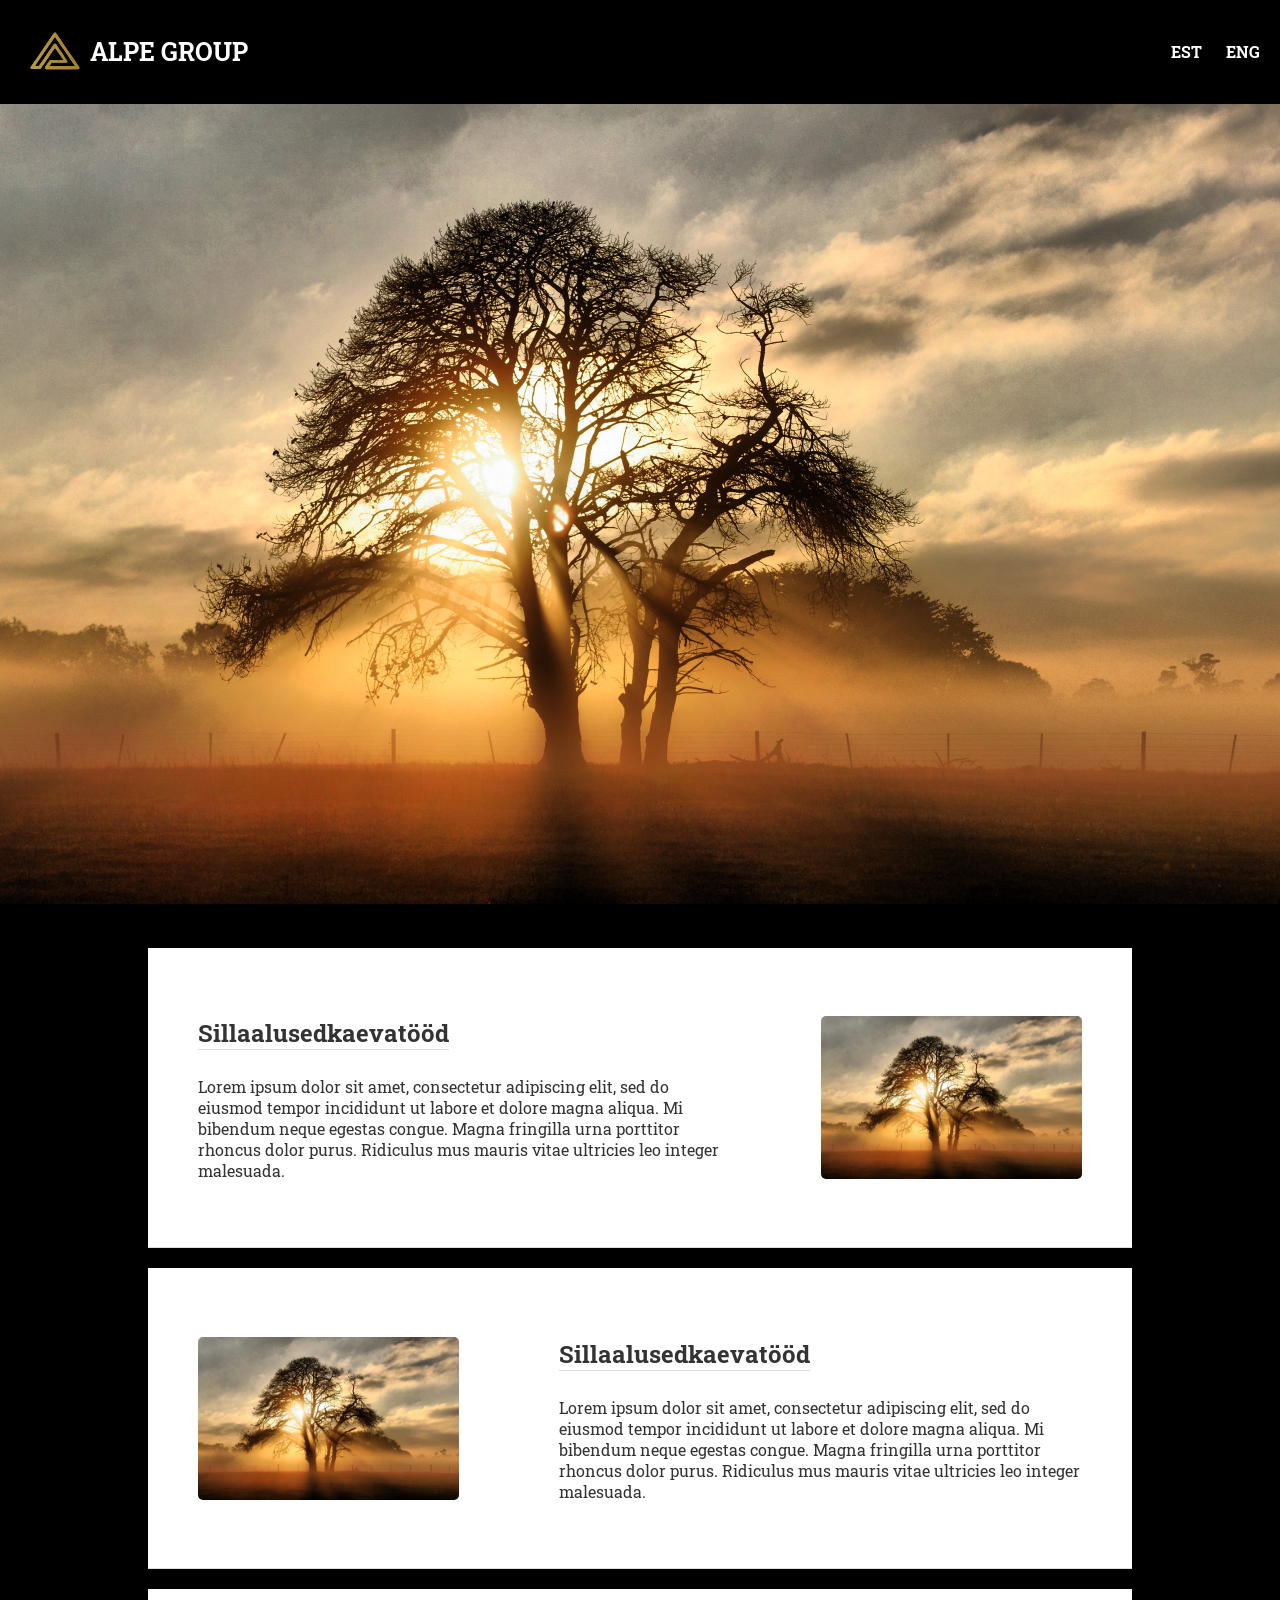
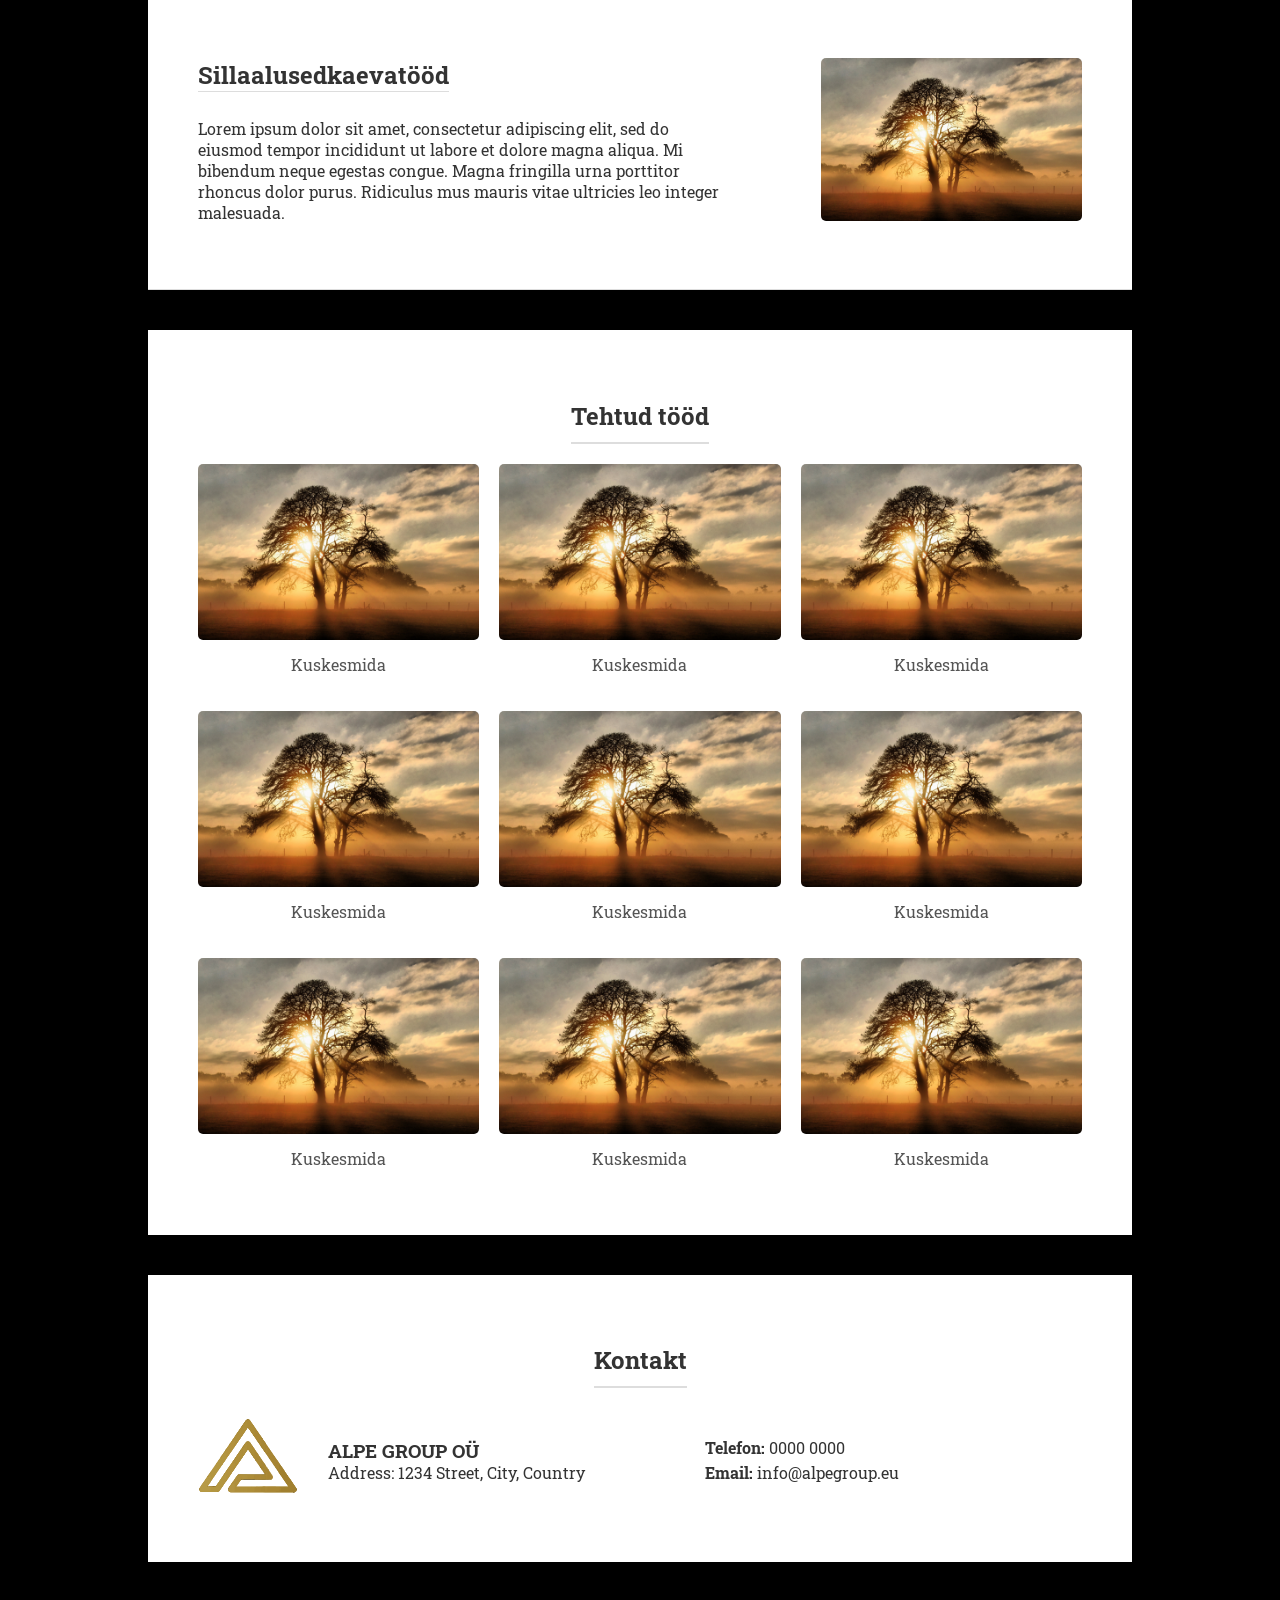
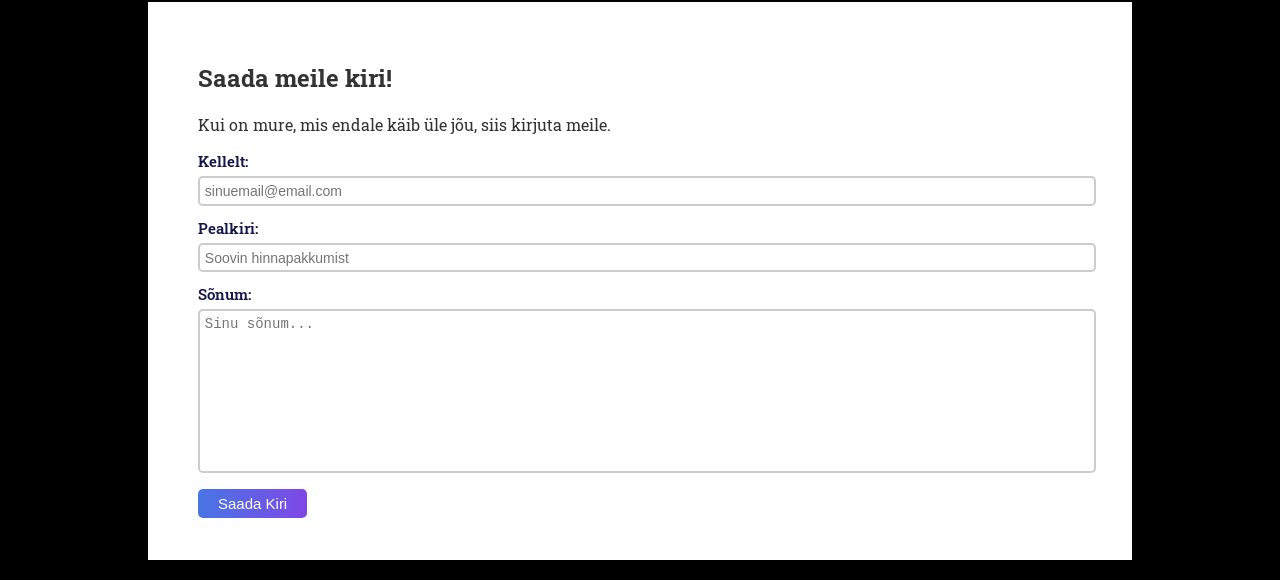
==== index.html @ 89195aba "init" ====
<!DOCTYPE html>
<html lang="en">

<head>
    <meta charset="UTF-8">
    <meta name="viewport" content="width=device-width, initial-scale=1.0">
    <title>Alpe Group OÜ</title>
    <link rel="icon" type="image/x-icon" href="favicon.ico">
    <link href="https://fonts.googleapis.com/css2?family=Roboto+Slab:wght@300&display=swap" rel="stylesheet">
    <style>
        body {
            font-family: 'Roboto Slab', serif;
            margin: 0;
            padding: 0;
            background-color: #000000;
            color: #333;
        }

        header {
            background-color: #000000;
            color: #fff;
            padding: 10px;
            display: flex;
            justify-content: space-between; /* Align elements to the ends */
            align-items: center;
        }

        header h1 {
            display: flex;
            align-items: center;
            font-size: 25px;
        }

        header img {
            width: 50px;
            height: auto;
            margin-right: 10px;
            margin-left: 20px;
        }

        nav {
            display: inline-block;
        }

        nav a {
            color: #fff;
            text-decoration: none;
            margin: 0 10px;
            font-weight: bold;
        }

        section {
            padding: 20px;
            margin-left: 10vw; /* Restore left margin to 10% of screen width */
            margin-right: 10vw; /* Restore right margin to 10% of screen width */
        }

        .full-width-image {
            width: 100%;
            height: auto;
            margin: 0; /* Remove margin on both sides */
        }

        .content-block {
            display: flex;
            margin-top: 20px;
            border-bottom: 1px solid #ddd;
            background-color: #fff;
            box-shadow: 0 2px 5px rgba(0, 0, 0, 0.1);
            transition: transform 0.2s ease-in-out;
        }

        .text-content {
            flex: 2; /* 2/3 of the block for text */
            padding: 50px;
        }

        .text-content h2 {
            color: #333;
            border-bottom: 1px solid #ddd;
            margin-bottom: 10px;
            display: inline-block; /* Added */
        }

        .image-content {
            flex: 1; /* 1/3 of the block for the image */
            display: flex;
            align-items: center;
            padding: 50px;
        }

        .image-content img {
            max-width: 100%; /* Set maximum width to maintain image ratio */
            height: auto;
            border-radius: 5px;
        }

        .content-space {
            margin-top: 40px;
        }

        .grid-header {
            border-bottom: 2px solid #ddd;
            text-align: center;
            padding-bottom: 10px;
            color: #333;
            display: inline-block; /* Added */
        }

        .image-grid-section {
            background-color: #fff;
            box-shadow: 0 2px 5px rgba(0, 0, 0, 0.1);
            padding: 50px;
            margin-top: 20px;
            text-align: center; /* Center the header */
        }

        .image-grid {
            display: grid;
            grid-template-columns: repeat(3, 1fr);
            gap: 20px;
        }

        .image-grid img {
            max-width: 100%; /* Set maximum width to maintain image ratio */
            height: auto;
            border-radius: 5px;
        }

        .image-grid p {
            text-align: center;
            margin-top: 10px;
            color: #555;
        }

        .kontakt-section {
            background-color: #fff;
            box-shadow: 0 2px 5px rgba(0, 0, 0, 0.1);
            padding: 50px;
            margin-top: 20px;
            text-align: center;
        }

        .kontakt-section h2 {
            border-bottom: 2px solid #ddd;
            margin-bottom: 20px;
            color: #333;
            display: inline-block;
            padding-bottom: 10px;
        }

        .kontakt-block {
            display: flex;
            justify-content: space-between;
            align-items: center;
        }

        .kontakt-icon {
            width: 100px;
            height: auto;
        }

        .kontakt-icon img {
            width: 100%;
            flex: 2;
        }

        .kontakt-icon-text {
            flex: 1;
            text-align: left;
            padding-left: 30px;
            line-height: .2;
        }

        .kontakt-text {
            flex: 1;
            text-align: left;
        }

        .kontakt-text p {
            margin: 0;
            line-height: 1.6;
            font-weight: bold;
        }

        .kontakt-text-normal {
            font-weight: normal;
        }

        .form-section {
            padding: 40px 50px 30px;
            background-color: #fff;
        }

        .form-section form {
            margin-top: 15px;
        }

        .form-group {
            margin-bottom: 12px;
        }

        .form-group label {
            font-size: 0.9375rem;
            font-weight: 600;
            color: #16164d;
            display: block;
            margin-bottom: 5px;
        }

        .form-group input, .form-group textarea {
            font-size: 0.875rem;
            font-weight: 500;
            width: 100%;
            color: hsl(240, 54%, 15%);
            padding: 0.3rem;
            border: 2px solid #ccc;
            border-radius: 0.3rem;
            outline: none;
        }

        .form-group textarea {
            height: 150px;
            resize: none;
        }

        .send-btn {
            color: white;
            background: linear-gradient(to right, #4776E6 0%, #7f47e6 100%);
            padding: 6px 20px;
            border: none;
            border-radius: 5px;
            font-size: 15px;
            cursor: pointer;
        }

    </style>
</head>

<body>
    <header>
        <h1>
            <img src="alpe-logo.svg" alt="Company Logo">
            ALPE GROUP
        </h1>
        <nav>
            <a href="#est">EST</a>
            <a href="#eng">ENG</a>
        </nav>
    </header>

    <img class="full-width-image" src="random.jpg" alt="Random Image">

    <section>
        <div class="content-block">
            <div class="text-content">
                <h2>Sillaalusedkaevatööd</h2>
                <p>Lorem ipsum dolor sit amet, consectetur adipiscing elit, sed do eiusmod tempor incididunt ut labore et dolore magna aliqua. Mi bibendum neque egestas congue. Magna fringilla urna porttitor rhoncus dolor purus. Ridiculus mus mauris vitae ultricies leo integer malesuada.</p>
                
            </div>
            <div class="image-content">
                <img src="random.jpg" alt="Random Image 1">
            </div>
        </div>

        <div class="content-block">
            <div class="image-content">
                <img src="random.jpg" alt="Random Image 2">
            </div>
            <div class="text-content">
                <h2>Sillaalusedkaevatööd</h2>
                <p>Lorem ipsum dolor sit amet, consectetur adipiscing elit, sed do eiusmod tempor incididunt ut labore et dolore magna aliqua. Mi bibendum neque egestas congue. Magna fringilla urna porttitor rhoncus dolor purus. Ridiculus mus mauris vitae ultricies leo integer malesuada.</p>
            </div>
        </div>

        <div class="content-block">
            <div class="text-content">
                <h2>Sillaalusedkaevatööd</h2>
                <p>Lorem ipsum dolor sit amet, consectetur adipiscing elit, sed do eiusmod tempor incididunt ut labore et dolore magna aliqua. Mi bibendum neque egestas congue. Magna fringilla urna porttitor rhoncus dolor purus. Ridiculus mus mauris vitae ultricies leo integer malesuada.</p>
            </div>
            <div class="image-content">
                <img src="random.jpg" alt="Random Image 3">
            </div>
        </div>

        <div class="content-space"></div>

        <div class="image-grid-section">

            <h2 class="grid-header">Tehtud tööd</h2>

            <div class="image-grid">
                <div>
                    <img src="random.jpg" alt="Image 1">
                    <p>Kuskesmida</p>
                </div>
                <div>
                    <img src="random.jpg" alt="Image 2">
                    <p>Kuskesmida</p>
                </div>
                <div>
                    <img src="random.jpg" alt="Image 3">
                    <p>Kuskesmida</p>
                </div>
                <div>
                    <img src="random.jpg" alt="Image 4">
                    <p>Kuskesmida</p>
                </div>
                <div>
                    <img src="random.jpg" alt="Image 5">
                    <p>Kuskesmida</p>
                </div>
                <div>
                    <img src="random.jpg" alt="Image 6">
                    <p>Kuskesmida</p>
                </div>
                <div>
                    <img src="random.jpg" alt="Image 7">
                    <p>Kuskesmida</p>
                </div>
                <div>
                    <img src="random.jpg" alt="Image 8">
                    <p>Kuskesmida</p>
                </div>
                <div>
                    <img src="random.jpg" alt="Image 9">
                    <p>Kuskesmida</p>
                </div>
            </div>
        </div>

        <div class="content-space"></div>

        <div class="kontakt-section">
            <h2>Kontakt</h2>
            <div class="kontakt-block">
                <div class="kontakt-icon">
                    <img src="alpe-logo.svg" alt="Company Logo">
                </div>
                <div class="kontakt-icon-text">
                    <h3>ALPE GROUP OÜ</h3>
                    <p>Address: 1234 Street, City, Country</p>
                </div>
                <div class="kontakt-text">
                    <p>Telefon: <span class="kontakt-text-normal">0000 0000</span></p>
                    <p>Email: <span class="kontakt-text-normal">info@alpegroup.eu</span></p>
                </div>
            </div>
        </div>

        <div class="content-space"></div>

        <div class="form-section">
            <h2>Saada meile kiri!</h2>
            <p>Kui on mure, mis endale käib üle jõu, siis kirjuta meile.</p>
            <form>
                <div class="form-group">
                    <label for="from">Kellelt:</label>
                    <input type="text" id="from" name="from" required autocomplete="off" placeholder="sinuemail@email.com">
                </div>
                <div class="form-group">
                    <label for="subject">Pealkiri:</label>
                    <input type="text" id="subject" name="subject" required autocomplete="off"
                        placeholder="Soovin hinnapakkumist">
                </div>
                <div class="form-group">
                    <label for="message">Sõnum:</label>
                    <textarea id="message" name="message" required spellcheck="false" autocomplete="off"
                        placeholder="Sinu sõnum..."></textarea>
                </div>
                <div class="form-group result-container">
                    <button type="button" class="send-btn">Saada Kiri</button>
                </div>
            </form>
        </div>
    </section>
</body>

</html>
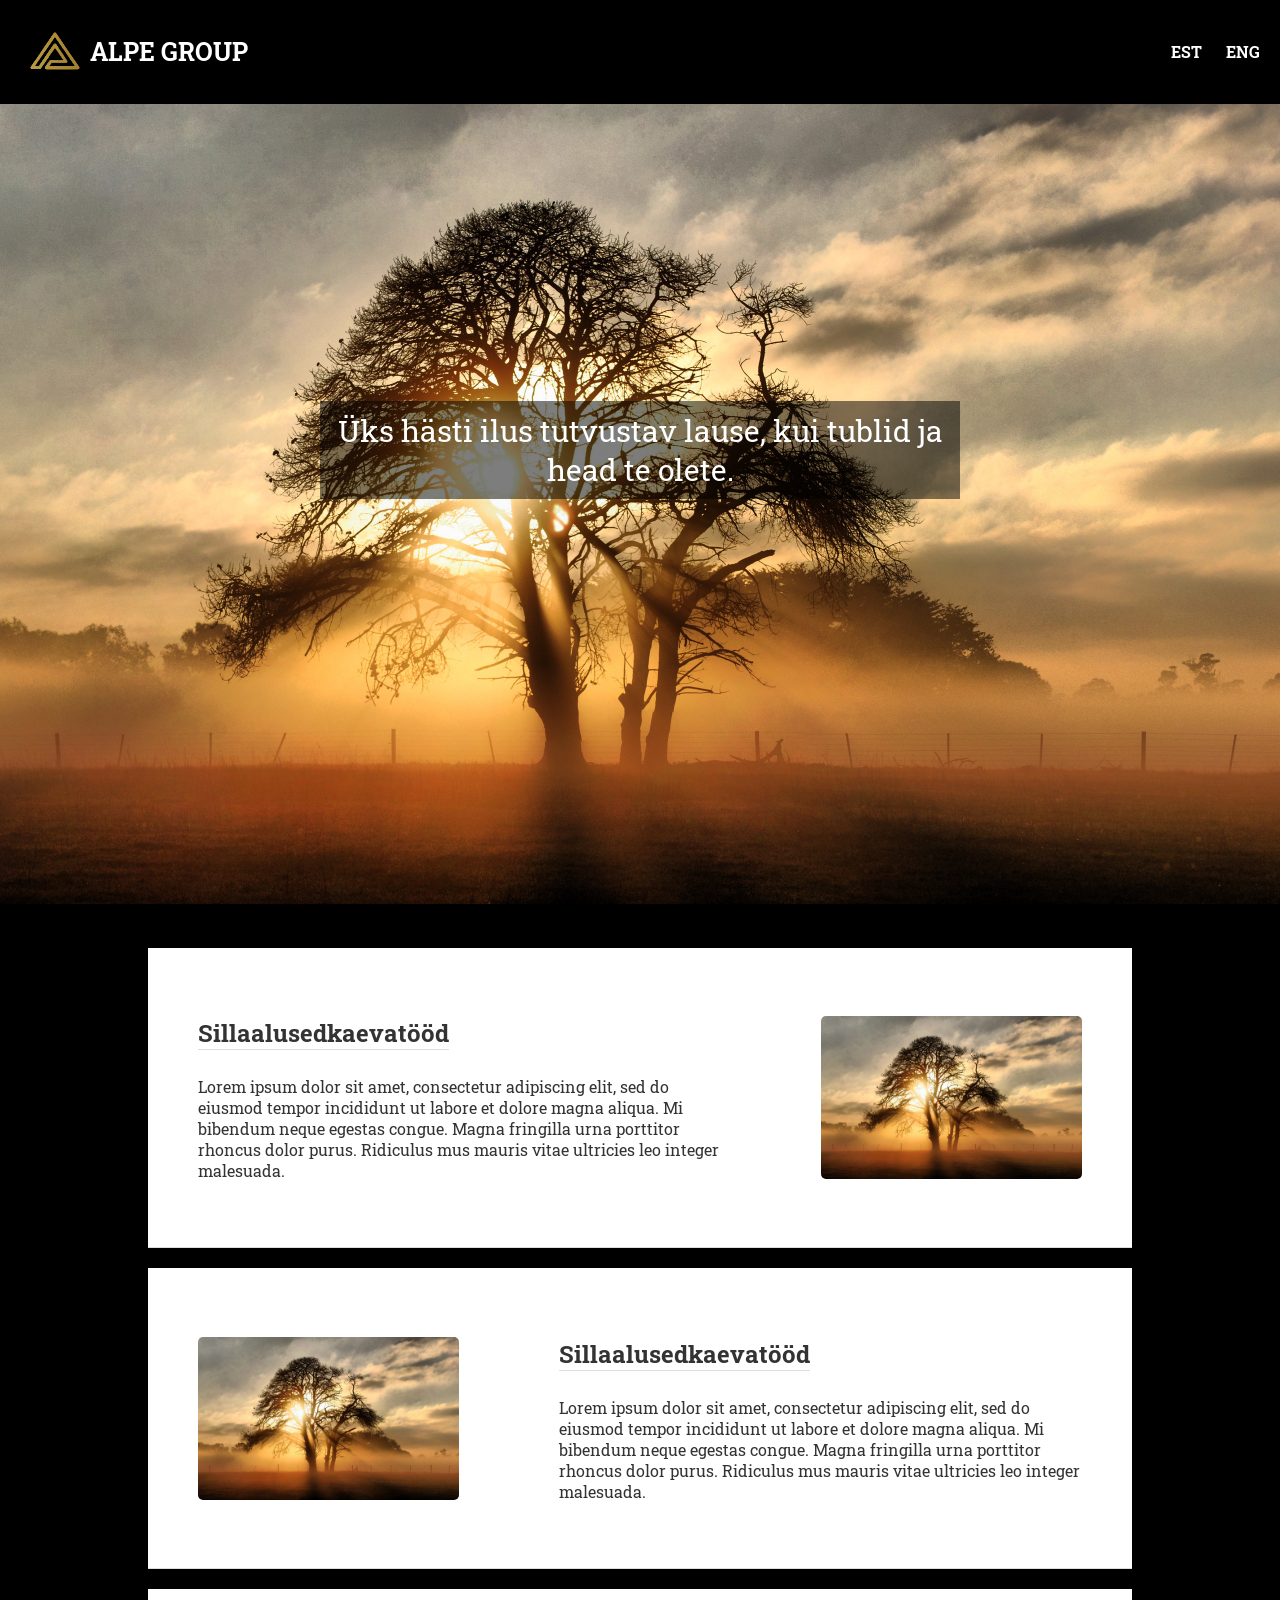
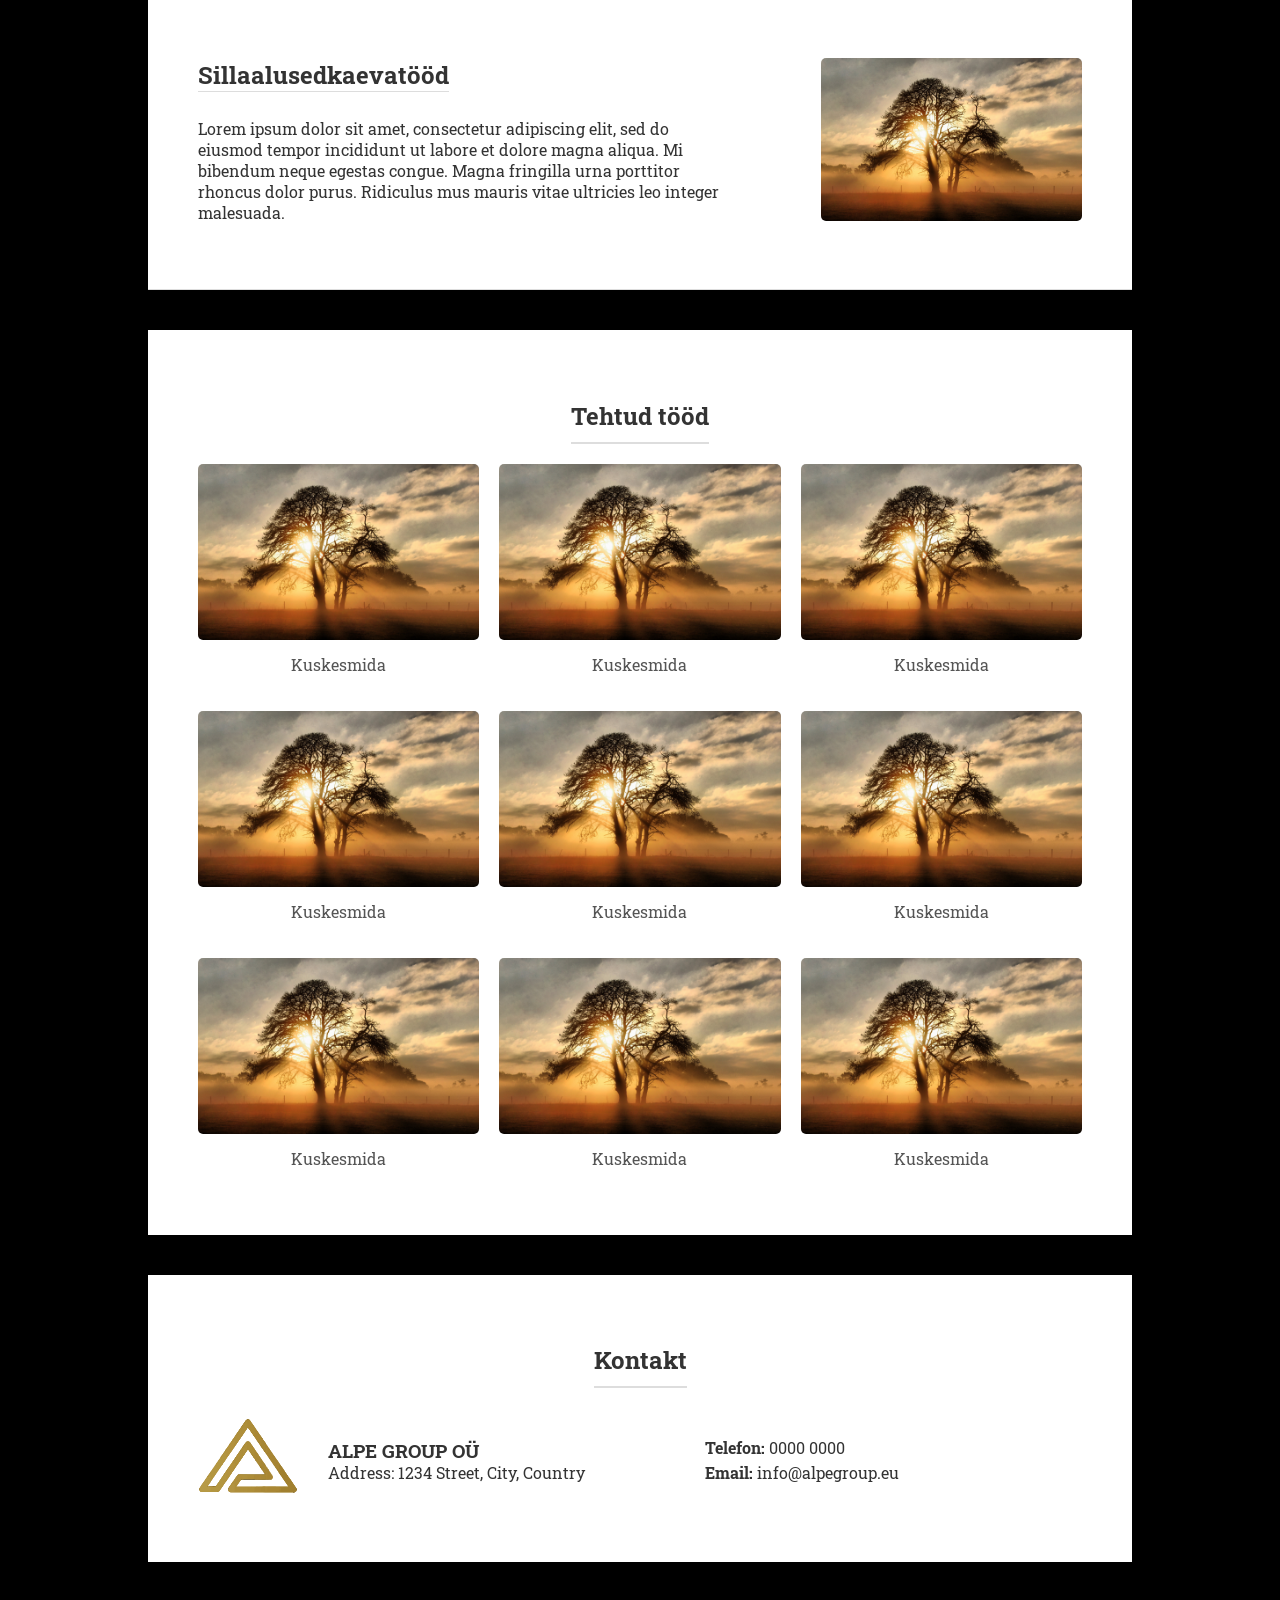
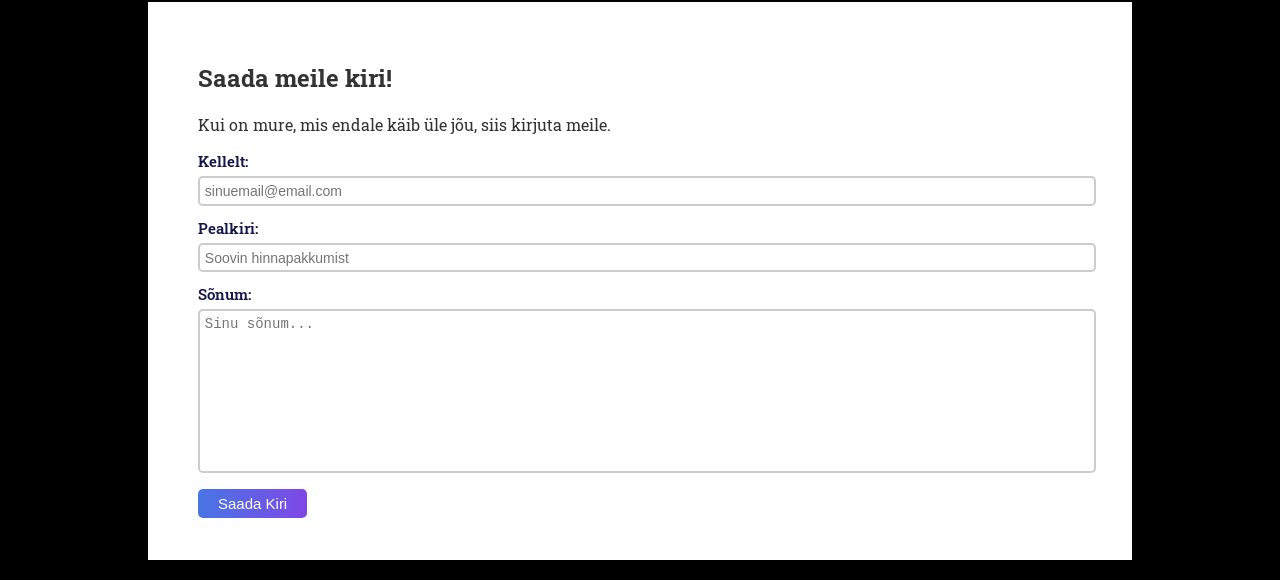
==== commit 115502c8: "added text on first pic" ====
--- a/index.html
+++ b/index.html
@@ -61,6 +61,22 @@
             margin: 0; /* Remove margin on both sides */
         }
 
+        .front-image-text-container {
+            position: absolute;
+            top: 50%;
+            left: 50%;
+            transform: translate(-50%, -50%);
+            text-align: center;
+        }
+
+        .front-image-text {
+            display: inline-block;
+            background-color: rgba(0, 0, 0, 0.5); /* Background color with opacity */
+            padding: 10px; /* Adjust padding as needed */
+            color: #fff;
+            font-size: 30px; /* Adjust font size as needed */
+        }
+
         .content-block {
             display: flex;
             margin-top: 20px;
@@ -249,6 +265,9 @@
         </nav>
     </header>
 
+    <div class="front-image-text-container">
+        <div class="front-image-text">Üks hästi ilus tutvustav lause, kui tublid ja head te olete.</div>
+    </div>
     <img class="full-width-image" src="random.jpg" alt="Random Image">
 
     <section>
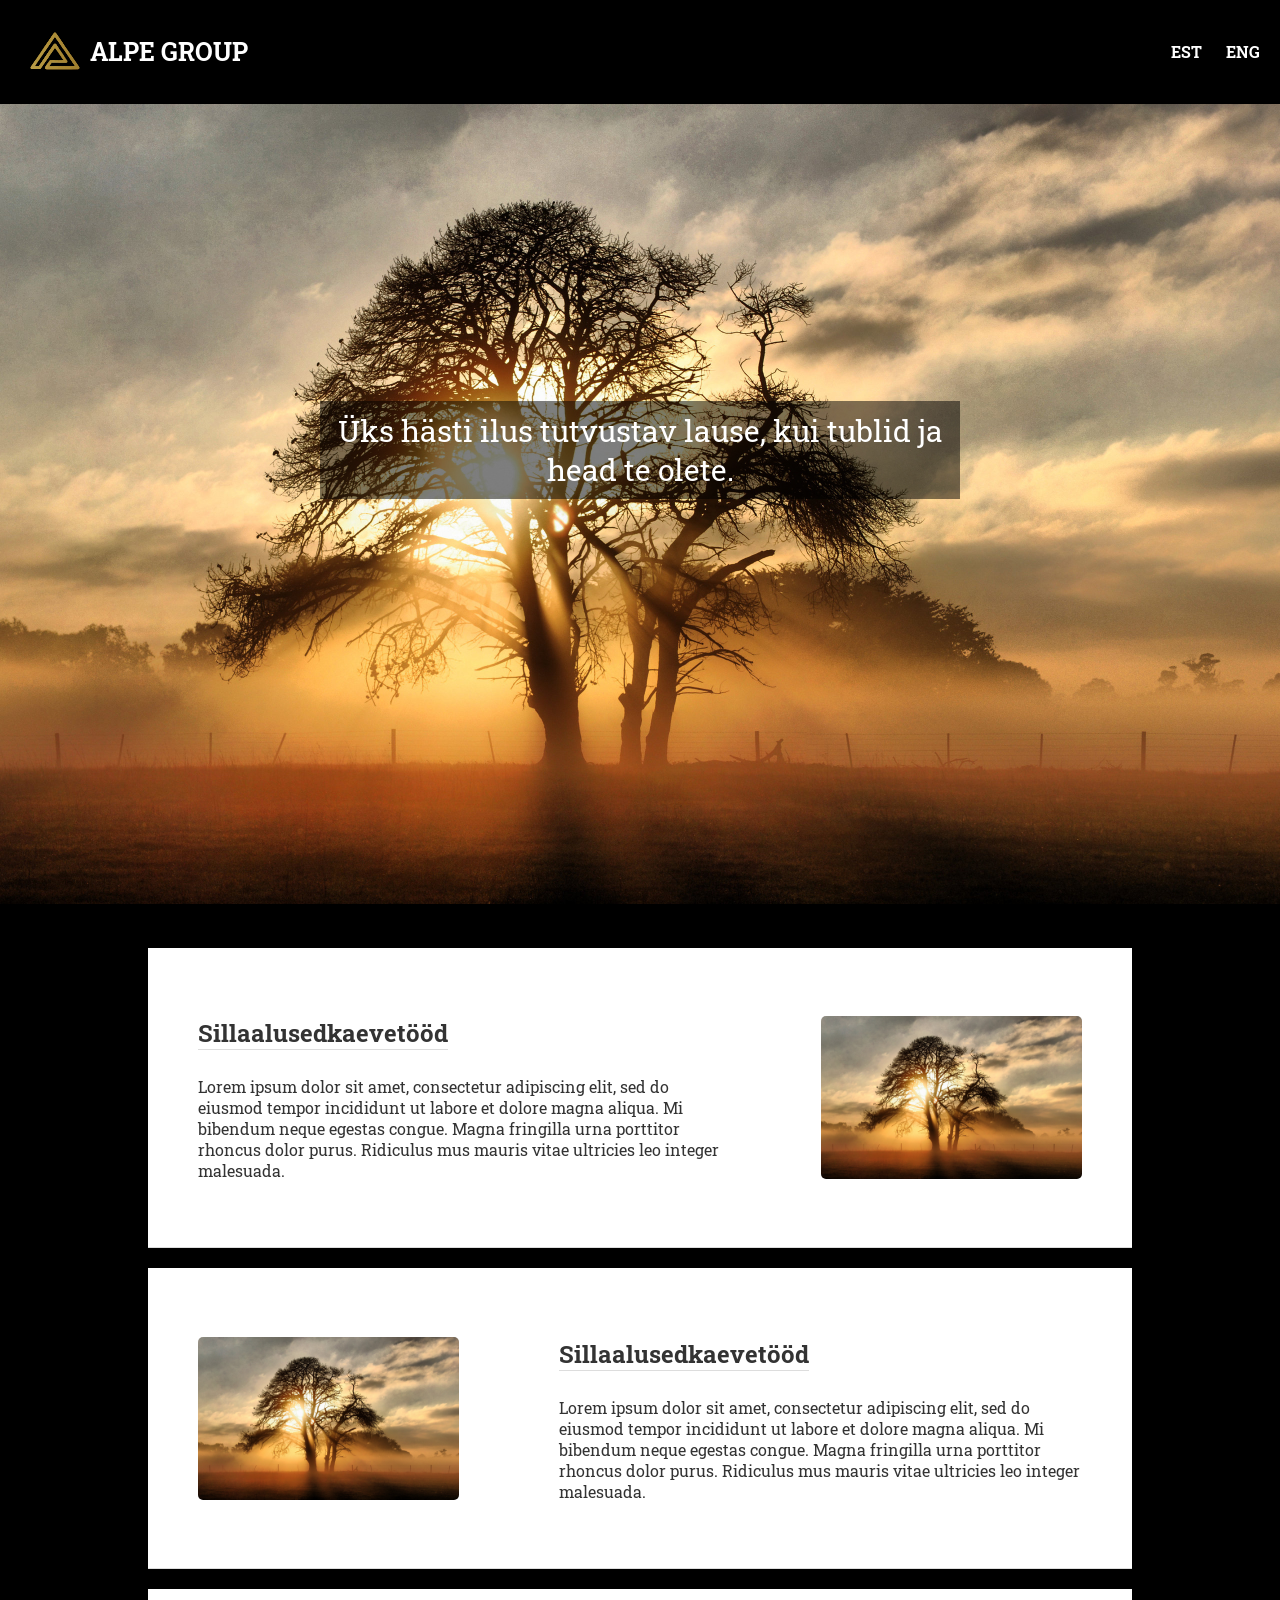
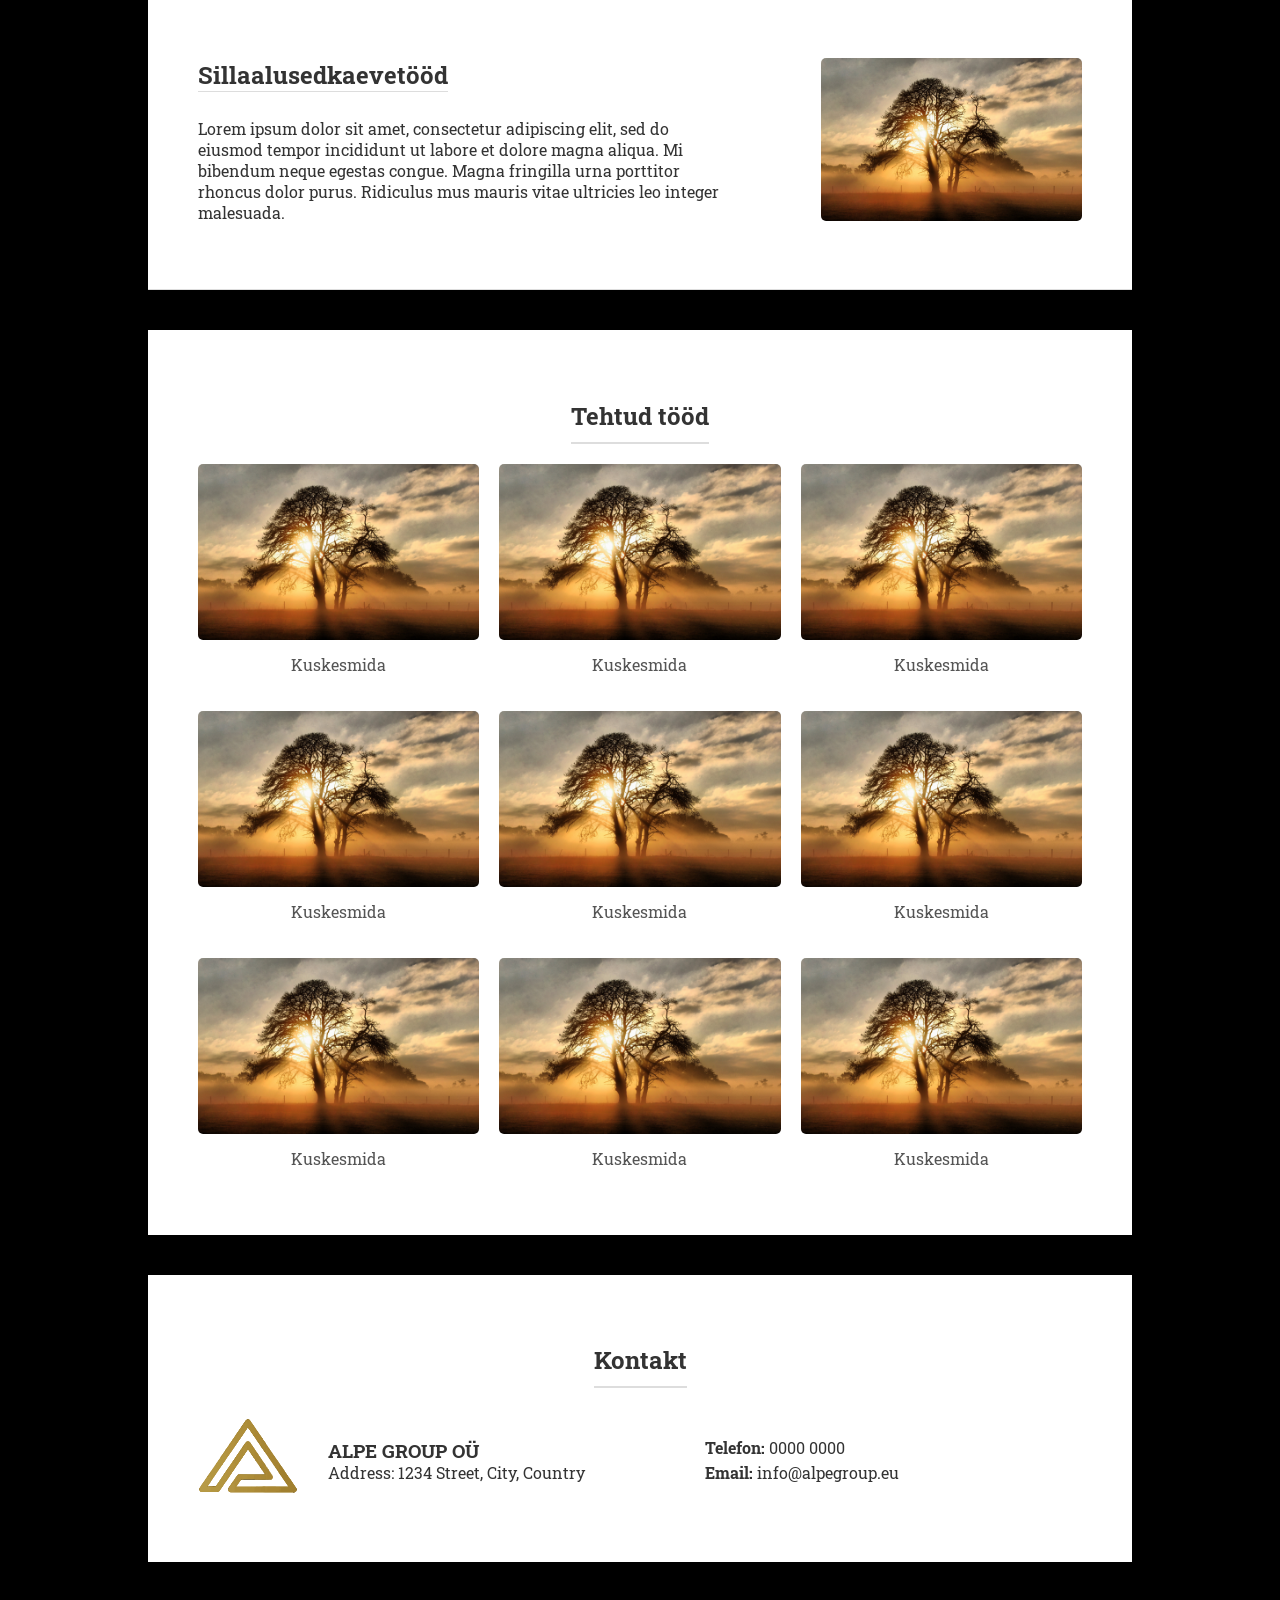
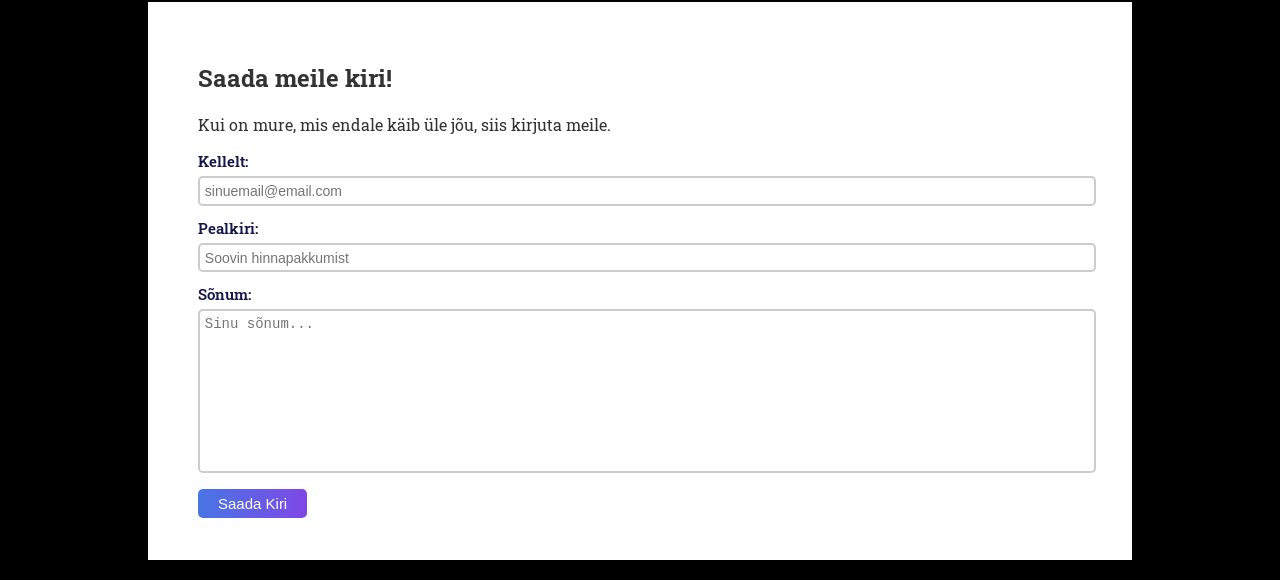
==== commit 33ef8bd9: "typo" ====
--- a/index.html
+++ b/index.html
@@ -273,7 +273,7 @@
     <section>
         <div class="content-block">
             <div class="text-content">
-                <h2>Sillaalusedkaevatööd</h2>
+                <h2>Sillaalusedkaevetööd</h2>
                 <p>Lorem ipsum dolor sit amet, consectetur adipiscing elit, sed do eiusmod tempor incididunt ut labore et dolore magna aliqua. Mi bibendum neque egestas congue. Magna fringilla urna porttitor rhoncus dolor purus. Ridiculus mus mauris vitae ultricies leo integer malesuada.</p>
                 
             </div>
@@ -287,14 +287,14 @@
                 <img src="random.jpg" alt="Random Image 2">
             </div>
             <div class="text-content">
-                <h2>Sillaalusedkaevatööd</h2>
+                <h2>Sillaalusedkaevetööd</h2>
                 <p>Lorem ipsum dolor sit amet, consectetur adipiscing elit, sed do eiusmod tempor incididunt ut labore et dolore magna aliqua. Mi bibendum neque egestas congue. Magna fringilla urna porttitor rhoncus dolor purus. Ridiculus mus mauris vitae ultricies leo integer malesuada.</p>
             </div>
         </div>
 
         <div class="content-block">
             <div class="text-content">
-                <h2>Sillaalusedkaevatööd</h2>
+                <h2>Sillaalusedkaevetööd</h2>
                 <p>Lorem ipsum dolor sit amet, consectetur adipiscing elit, sed do eiusmod tempor incididunt ut labore et dolore magna aliqua. Mi bibendum neque egestas congue. Magna fringilla urna porttitor rhoncus dolor purus. Ridiculus mus mauris vitae ultricies leo integer malesuada.</p>
             </div>
             <div class="image-content">
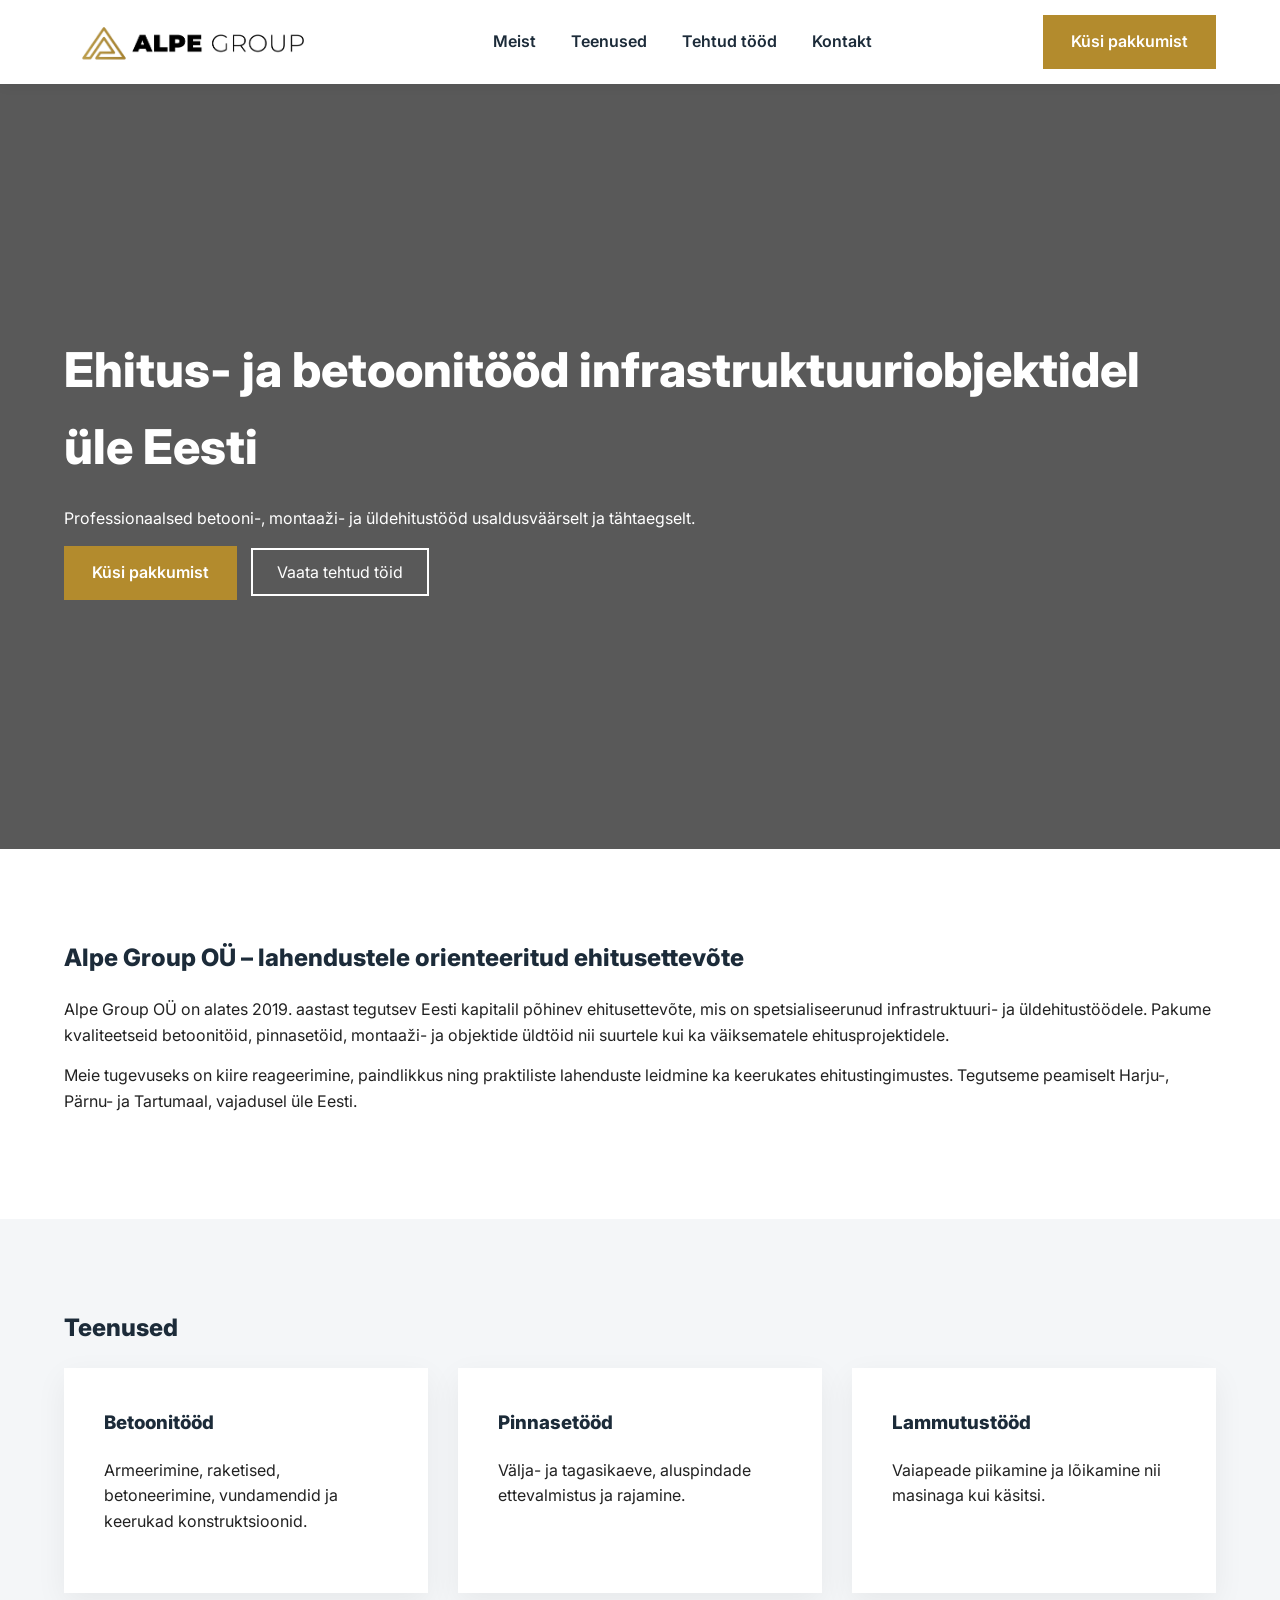
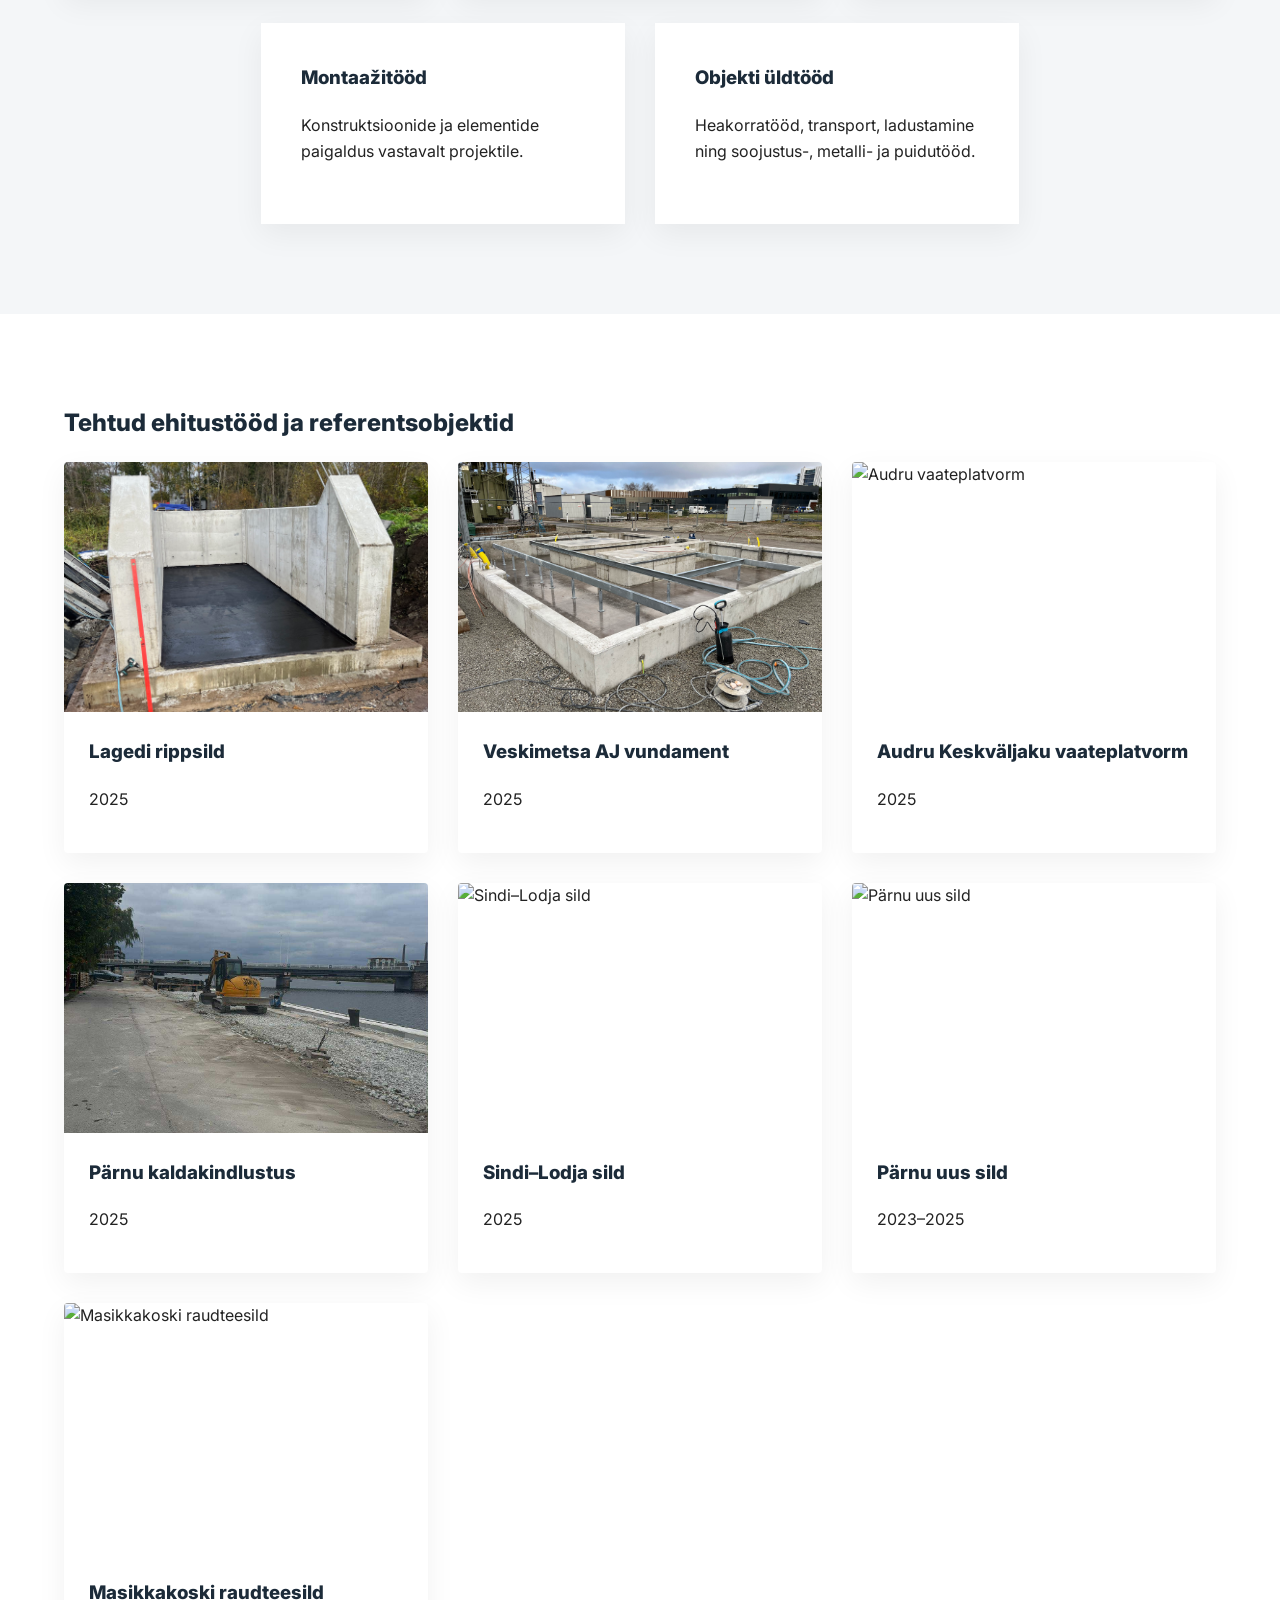
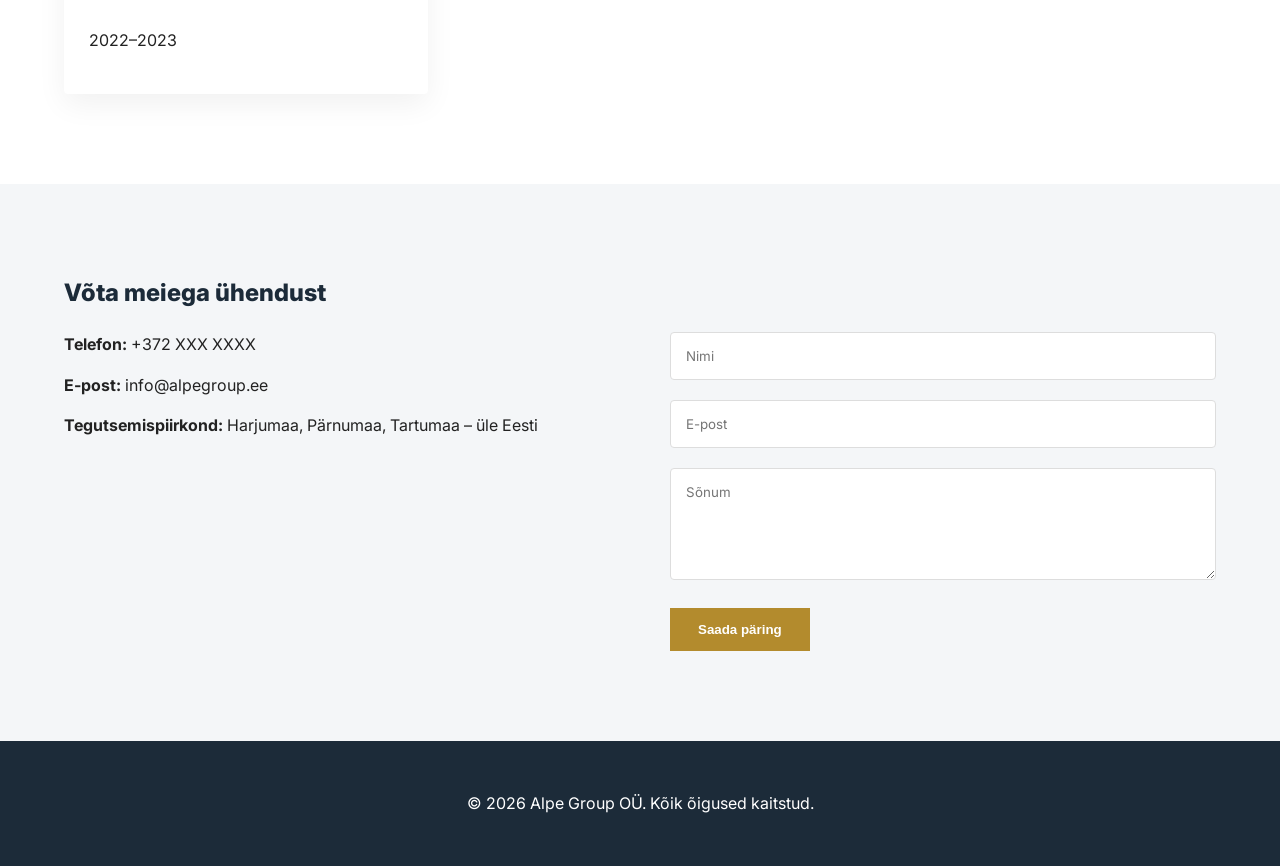
==== commit 59dc5806: "index" ====
--- a/index.html
+++ b/index.html
@@ -1,398 +1,186 @@
 <!DOCTYPE html>
-<html lang="en">
-
+<html lang="et">
 <head>
     <meta charset="UTF-8">
     <meta name="viewport" content="width=device-width, initial-scale=1.0">
-    <title>Alpe Group OÜ</title>
-    <link rel="icon" type="image/x-icon" href="favicon.ico">
-    <link href="https://fonts.googleapis.com/css2?family=Roboto+Slab:wght@300&display=swap" rel="stylesheet">
-    <style>
-        body {
-            font-family: 'Roboto Slab', serif;
-            margin: 0;
-            padding: 0;
-            background-color: #000000;
-            color: #333;
-        }
-
-        header {
-            background-color: #000000;
-            color: #fff;
-            padding: 10px;
-            display: flex;
-            justify-content: space-between; /* Align elements to the ends */
-            align-items: center;
-        }
-
-        header h1 {
-            display: flex;
-            align-items: center;
-            font-size: 25px;
-        }
-
-        header img {
-            width: 50px;
-            height: auto;
-            margin-right: 10px;
-            margin-left: 20px;
-        }
-
-        nav {
-            display: inline-block;
-        }
-
-        nav a {
-            color: #fff;
-            text-decoration: none;
-            margin: 0 10px;
-            font-weight: bold;
-        }
-
-        section {
-            padding: 20px;
-            margin-left: 10vw; /* Restore left margin to 10% of screen width */
-            margin-right: 10vw; /* Restore right margin to 10% of screen width */
-        }
-
-        .full-width-image {
-            width: 100%;
-            height: auto;
-            margin: 0; /* Remove margin on both sides */
-        }
-
-        .front-image-text-container {
-            position: absolute;
-            top: 50%;
-            left: 50%;
-            transform: translate(-50%, -50%);
-            text-align: center;
-        }
-
-        .front-image-text {
-            display: inline-block;
-            background-color: rgba(0, 0, 0, 0.5); /* Background color with opacity */
-            padding: 10px; /* Adjust padding as needed */
-            color: #fff;
-            font-size: 30px; /* Adjust font size as needed */
-        }
-
-        .content-block {
-            display: flex;
-            margin-top: 20px;
-            border-bottom: 1px solid #ddd;
-            background-color: #fff;
-            box-shadow: 0 2px 5px rgba(0, 0, 0, 0.1);
-            transition: transform 0.2s ease-in-out;
-        }
-
-        .text-content {
-            flex: 2; /* 2/3 of the block for text */
-            padding: 50px;
-        }
-
-        .text-content h2 {
-            color: #333;
-            border-bottom: 1px solid #ddd;
-            margin-bottom: 10px;
-            display: inline-block; /* Added */
-        }
-
-        .image-content {
-            flex: 1; /* 1/3 of the block for the image */
-            display: flex;
-            align-items: center;
-            padding: 50px;
-        }
-
-        .image-content img {
-            max-width: 100%; /* Set maximum width to maintain image ratio */
-            height: auto;
-            border-radius: 5px;
-        }
-
-        .content-space {
-            margin-top: 40px;
-        }
-
-        .grid-header {
-            border-bottom: 2px solid #ddd;
-            text-align: center;
-            padding-bottom: 10px;
-            color: #333;
-            display: inline-block; /* Added */
-        }
-
-        .image-grid-section {
-            background-color: #fff;
-            box-shadow: 0 2px 5px rgba(0, 0, 0, 0.1);
-            padding: 50px;
-            margin-top: 20px;
-            text-align: center; /* Center the header */
-        }
-
-        .image-grid {
-            display: grid;
-            grid-template-columns: repeat(3, 1fr);
-            gap: 20px;
-        }
-
-        .image-grid img {
-            max-width: 100%; /* Set maximum width to maintain image ratio */
-            height: auto;
-            border-radius: 5px;
-        }
-
-        .image-grid p {
-            text-align: center;
-            margin-top: 10px;
-            color: #555;
-        }
-
-        .kontakt-section {
-            background-color: #fff;
-            box-shadow: 0 2px 5px rgba(0, 0, 0, 0.1);
-            padding: 50px;
-            margin-top: 20px;
-            text-align: center;
-        }
-
-        .kontakt-section h2 {
-            border-bottom: 2px solid #ddd;
-            margin-bottom: 20px;
-            color: #333;
-            display: inline-block;
-            padding-bottom: 10px;
-        }
-
-        .kontakt-block {
-            display: flex;
-            justify-content: space-between;
-            align-items: center;
-        }
-
-        .kontakt-icon {
-            width: 100px;
-            height: auto;
-        }
-
-        .kontakt-icon img {
-            width: 100%;
-            flex: 2;
-        }
-
-        .kontakt-icon-text {
-            flex: 1;
-            text-align: left;
-            padding-left: 30px;
-            line-height: .2;
-        }
-
-        .kontakt-text {
-            flex: 1;
-            text-align: left;
-        }
-
-        .kontakt-text p {
-            margin: 0;
-            line-height: 1.6;
-            font-weight: bold;
-        }
-
-        .kontakt-text-normal {
-            font-weight: normal;
-        }
-
-        .form-section {
-            padding: 40px 50px 30px;
-            background-color: #fff;
-        }
-
-        .form-section form {
-            margin-top: 15px;
-        }
-
-        .form-group {
-            margin-bottom: 12px;
-        }
-
-        .form-group label {
-            font-size: 0.9375rem;
-            font-weight: 600;
-            color: #16164d;
-            display: block;
-            margin-bottom: 5px;
-        }
-
-        .form-group input, .form-group textarea {
-            font-size: 0.875rem;
-            font-weight: 500;
-            width: 100%;
-            color: hsl(240, 54%, 15%);
-            padding: 0.3rem;
-            border: 2px solid #ccc;
-            border-radius: 0.3rem;
-            outline: none;
-        }
-
-        .form-group textarea {
-            height: 150px;
-            resize: none;
-        }
-
-        .send-btn {
-            color: white;
-            background: linear-gradient(to right, #4776E6 0%, #7f47e6 100%);
-            padding: 6px 20px;
-            border: none;
-            border-radius: 5px;
-            font-size: 15px;
-            cursor: pointer;
-        }
-
-    </style>
+    <title>Ehitus- ja betoonitööd infrastruktuuriobjektidel | Alpe Group OÜ</title>
+    <meta name="description" content="Alpe Group OÜ pakub professionaalseid betooni-, pinnase-, montaaži- ja objektide üldtöid infrastruktuuriobjektidel üle Eesti.">
+    
+    <!-- Favicon -->
+    <link rel="icon" type="image/png" href="favicon.png">
+    
+    <!-- Fonts -->
+    <link href="https://fonts.googleapis.com/css2?family=Inter:wght@400;600;700;800&display=swap" rel="stylesheet">
+    
+    <!-- External Stylesheet -->
+    <link rel="stylesheet" href="style.css">
 </head>
 
 <body>
+
+    <!-- Header -->
     <header>
-        <h1>
-            <img src="alpe-logo.svg" alt="Company Logo">
-            ALPE GROUP
-        </h1>
-        <nav>
-            <a href="#est">EST</a>
-            <a href="#eng">ENG</a>
-        </nav>
+        <div class="container header-inner">
+            <div class="logo">
+                <img src="images/alpelogo.png" alt="Alpe Group logo">
+            </div>
+            <nav id="nav">
+                <ul>
+                    <li><a href="#about">Meist</a></li>
+                    <li><a href="#services">Teenused</a></li>
+                    <li><a href="#portfolio">Tehtud tööd</a></li>
+                    <li><a href="#contact">Kontakt</a></li>
+                </ul>
+            </nav>
+            <div class="hamburger" id="hamburger">☰</div>
+            <a href="#contact" class="btn-primary desktop-btn">Küsi pakkumist</a>
+        </div>
     </header>
 
-    <div class="front-image-text-container">
-        <div class="front-image-text">Üks hästi ilus tutvustav lause, kui tublid ja head te olete.</div>
-    </div>
-    <img class="full-width-image" src="random.jpg" alt="Random Image">
-
-    <section>
-        <div class="content-block">
-            <div class="text-content">
-                <h2>Sillaalusedkaevetööd</h2>
-                <p>Lorem ipsum dolor sit amet, consectetur adipiscing elit, sed do eiusmod tempor incididunt ut labore et dolore magna aliqua. Mi bibendum neque egestas congue. Magna fringilla urna porttitor rhoncus dolor purus. Ridiculus mus mauris vitae ultricies leo integer malesuada.</p>
-                
-            </div>
-            <div class="image-content">
-                <img src="random.jpg" alt="Random Image 1">
+    <!-- Hero Section -->
+    <section class="hero">
+        <div class="container hero-content">
+            <h1>Ehitus- ja betoonitööd infrastruktuuriobjektidel üle Eesti</h1>
+            <p>Professionaalsed betooni-, montaaži- ja üldehitustööd usaldusväärselt ja tähtaegselt.</p>
+            <div class="hero-btns">
+                <a href="#contact" class="btn-primary">Küsi pakkumist</a>
+                <a href="#portfolio" class="btn-secondary">Vaata tehtud töid</a>
             </div>
         </div>
+    </section>
 
-        <div class="content-block">
-            <div class="image-content">
-                <img src="random.jpg" alt="Random Image 2">
-            </div>
-            <div class="text-content">
-                <h2>Sillaalusedkaevetööd</h2>
-                <p>Lorem ipsum dolor sit amet, consectetur adipiscing elit, sed do eiusmod tempor incididunt ut labore et dolore magna aliqua. Mi bibendum neque egestas congue. Magna fringilla urna porttitor rhoncus dolor purus. Ridiculus mus mauris vitae ultricies leo integer malesuada.</p>
-            </div>
+    <!-- About Section -->
+    <section id="about">
+        <div class="container">
+            <h2>Alpe Group OÜ – lahendustele orienteeritud ehitusettevõte</h2>
+            <p>Alpe Group OÜ on alates 2019. aastast tegutsev Eesti kapitalil põhinev ehitusettevõte, mis on spetsialiseerunud infrastruktuuri- ja üldehitustöödele. Pakume kvaliteetseid betoonitöid, pinnasetöid, montaaži- ja objektide üldtöid nii suurtele kui ka väiksematele ehitusprojektidele.</p>
+            <p>Meie tugevuseks on kiire reageerimine, paindlikkus ning praktiliste lahenduste leidmine ka keerukates ehitustingimustes. Tegutseme peamiselt Harju-, Pärnu- ja Tartumaal, vajadusel üle Eesti.</p>
         </div>
+    </section>
 
-        <div class="content-block">
-            <div class="text-content">
-                <h2>Sillaalusedkaevetööd</h2>
-                <p>Lorem ipsum dolor sit amet, consectetur adipiscing elit, sed do eiusmod tempor incididunt ut labore et dolore magna aliqua. Mi bibendum neque egestas congue. Magna fringilla urna porttitor rhoncus dolor purus. Ridiculus mus mauris vitae ultricies leo integer malesuada.</p>
-            </div>
-            <div class="image-content">
-                <img src="random.jpg" alt="Random Image 3">
-            </div>
-        </div>
-
-        <div class="content-space"></div>
-
-        <div class="image-grid-section">
-
-            <h2 class="grid-header">Tehtud tööd</h2>
-
-            <div class="image-grid">
-                <div>
-                    <img src="random.jpg" alt="Image 1">
-                    <p>Kuskesmida</p>
+    <!-- Services Section -->
+    <section id="services" class="bg-light">
+        <div class="container">
+            <h2>Teenused</h2>
+            <div class="services-grid">
+                <div class="service-box">
+                    <h3>Betoonitööd</h3>
+                    <p>Armeerimine, raketised, betoneerimine, vundamendid ja keerukad konstruktsioonid.</p>
                 </div>
-                <div>
-                    <img src="random.jpg" alt="Image 2">
-                    <p>Kuskesmida</p>
+                <div class="service-box">
+                    <h3>Pinnasetööd</h3>
+                    <p>Välja- ja tagasikaeve, aluspindade ettevalmistus ja rajamine.</p>
                 </div>
-                <div>
-                    <img src="random.jpg" alt="Image 3">
-                    <p>Kuskesmida</p>
+                <div class="service-box">
+                    <h3>Lammutustööd</h3>
+                    <p>Vaiapeade piikamine ja lõikamine nii masinaga kui käsitsi.</p>
                 </div>
-                <div>
-                    <img src="random.jpg" alt="Image 4">
-                    <p>Kuskesmida</p>
+                <div class="service-box">
+                    <h3>Montaažitööd</h3>
+                    <p>Konstruktsioonide ja elementide paigaldus vastavalt projektile.</p>
                 </div>
-                <div>
-                    <img src="random.jpg" alt="Image 5">
-                    <p>Kuskesmida</p>
-                </div>
-                <div>
-                    <img src="random.jpg" alt="Image 6">
-                    <p>Kuskesmida</p>
-                </div>
-                <div>
-                    <img src="random.jpg" alt="Image 7">
-                    <p>Kuskesmida</p>
-                </div>
-                <div>
-                    <img src="random.jpg" alt="Image 8">
-                    <p>Kuskesmida</p>
-                </div>
-                <div>
-                    <img src="random.jpg" alt="Image 9">
-                    <p>Kuskesmida</p>
+                <div class="service-box">
+                    <h3>Objekti üldtööd</h3>
+                    <p>Heakorratööd, transport, ladustamine ning soojustus-, metalli- ja puidutööd.</p>
                 </div>
             </div>
         </div>
+    </section>
 
-        <div class="content-space"></div>
-
-        <div class="kontakt-section">
-            <h2>Kontakt</h2>
-            <div class="kontakt-block">
-                <div class="kontakt-icon">
-                    <img src="alpe-logo.svg" alt="Company Logo">
+    <!-- Portfolio Section -->
+    <section id="portfolio">
+        <div class="container">
+            <h2>Tehtud ehitustööd ja referentsobjektid</h2>
+            <div class="portfolio-grid">
+                <div class="project-card" onclick="Portfolio.open('lagedi')">
+                    <img src="images/lagedi1.jpg" alt="Lagedi rippsild">
+                    <div class="project-content">
+                        <h3>Lagedi rippsild</h3>
+                        <p>2025</p>
+                    </div>
                 </div>
-                <div class="kontakt-icon-text">
-                    <h3>ALPE GROUP OÜ</h3>
-                    <p>Address: 1234 Street, City, Country</p>
+                <div class="project-card" onclick="Portfolio.open('veski')">
+                    <img src="images/AJ.jpg" alt="Veskimetsa AJ vundament">
+                    <div class="project-content">
+                        <h3>Veskimetsa AJ vundament</h3>
+                        <p>2025</p>
+                    </div>
                 </div>
-                <div class="kontakt-text">
-                    <p>Telefon: <span class="kontakt-text-normal">0000 0000</span></p>
-                    <p>Email: <span class="kontakt-text-normal">info@alpegroup.eu</span></p>
+                <div class="project-card" onclick="Portfolio.open('audru')">
+                    <img src="images/audru.jpg" alt="Audru vaateplatvorm">
+                    <div class="project-content">
+                        <h3>Audru Keskväljaku vaateplatvorm</h3>
+                        <p>2025</p>
+                    </div>
+                </div>
+                <div class="project-card" onclick="Portfolio.open('kallas')">
+                    <img src="images/kaldakindlus.JPG" alt="Pärnu kaldakindlustus">
+                    <div class="project-content">
+                        <h3>Pärnu kaldakindlustus</h3>
+                        <p>2025</p>
+                    </div>
+                </div>
+                <div class="project-card" onclick="Portfolio.open('sindi')">
+                    <img src="https://images.unsplash.com/photo-1492724441997-5dc865305da7" alt="Sindi–Lodja sild">
+                    <div class="project-content">
+                        <h3>Sindi–Lodja sild</h3>
+                        <p>2025</p>
+                    </div>
+                </div>
+                <div class="project-card" onclick="Portfolio.open('parnu')">
+                    <img src="https://images.unsplash.com/photo-1487956382158-bb926046304a" alt="Pärnu uus sild">
+                    <div class="project-content">
+                        <h3>Pärnu uus sild</h3>
+                        <p>2023–2025</p>
+                    </div>
+                </div>
+                <div class="project-card" onclick="Portfolio.open('masikka')">
+                    <img src="https://images.unsplash.com/photo-1501594907352-04cda38ebc29" alt="Masikkakoski raudteesild">
+                    <div class="project-content">
+                        <h3>Masikkakoski raudteesild</h3>
+                        <p>2022–2023</p>
+                    </div>
                 </div>
             </div>
         </div>
+    </section>
 
-        <div class="content-space"></div>
-
-        <div class="form-section">
-            <h2>Saada meile kiri!</h2>
-            <p>Kui on mure, mis endale käib üle jõu, siis kirjuta meile.</p>
-            <form>
-                <div class="form-group">
-                    <label for="from">Kellelt:</label>
-                    <input type="text" id="from" name="from" required autocomplete="off" placeholder="sinuemail@email.com">
+    <!-- Contact Section -->
+    <section id="contact" class="bg-light">
+        <div class="container">
+            <h2>Võta meiega ühendust</h2>
+            <div class="contact-wrapper">
+                <div class="contact-info">
+                    <p><strong>Telefon:</strong> +372 XXX XXXX</p>
+                    <p><strong>E-post:</strong> info@alpegroup.ee</p>
+                    <p><strong>Tegutsemispiirkond:</strong> Harjumaa, Pärnumaa, Tartumaa – üle Eesti</p>
                 </div>
-                <div class="form-group">
-                    <label for="subject">Pealkiri:</label>
-                    <input type="text" id="subject" name="subject" required autocomplete="off"
-                        placeholder="Soovin hinnapakkumist">
-                </div>
-                <div class="form-group">
-                    <label for="message">Sõnum:</label>
-                    <textarea id="message" name="message" required spellcheck="false" autocomplete="off"
-                        placeholder="Sinu sõnum..."></textarea>
-                </div>
-                <div class="form-group result-container">
-                    <button type="button" class="send-btn">Saada Kiri</button>
-                </div>
-            </form>
+                <form id="contactForm">
+                    <input type="text" placeholder="Nimi" required aria-label="Nimi">
+                    <input type="email" placeholder="E-post" required aria-label="E-post">
+                    <textarea rows="5" placeholder="Sõnum" aria-label="Sõnum"></textarea>
+                    <button class="btn-primary" type="submit">Saada päring</button>
+                </form>
+            </div>
         </div>
     </section>
+
+    <!-- Modal Component -->
+    <div id="modal" class="modal" role="dialog" aria-modal="true">
+        <div class="modal-content">
+            <div class="close-btn" onclick="Portfolio.close()" aria-label="Sulge aken">SULGE ✕</div>
+            <div id="modal-body"></div>
+        </div>
+    </div>
+
+    <!-- Footer -->
+    <footer>
+        <div class="container">
+            © 2026 Alpe Group OÜ. Kõik õigused kaitstud.
+        </div>
+    </footer>
+
+    <!-- External Script -->
+    <script src="script.js"></script>
 </body>
-
-</html>
+</html>
--- a/style.css
+++ b/style.css
@@ -0,0 +1,237 @@
+/* ==========================================================================
+   1. CSS VARIABLES & RESET
+   ========================================================================== */
+   :root {
+    --primary: #1c2b39;
+    --accent: #b38b2d;
+    --light: #f4f6f8;
+    --dark: #111;
+    --white: #ffffff;
+    --transition: 0.3s ease;
+    --shadow: 0 10px 30px rgba(0,0,0,0.06);
+}
+
+* { margin: 0; padding: 0; box-sizing: border-box; }
+
+html { scroll-behavior: smooth; }
+
+body { 
+    font-family: 'Inter', sans-serif; 
+    line-height: 1.6; 
+    color: #222; 
+    overflow-x: hidden; 
+}
+
+.container { width: 90%; max-width: 1200px; margin: auto; }
+
+section { padding: 90px 0; }
+
+.bg-light { background: var(--light); }
+
+h1, h2, h3 { font-weight: 800; margin-bottom: 20px; color: var(--primary); }
+
+p { margin-bottom: 15px; }
+
+/* ==========================================================================
+   2. COMPONENTS
+   ========================================================================== */
+.btn-primary {
+    background: var(--accent);
+    color: var(--white);
+    padding: 14px 28px;
+    text-decoration: none;
+    font-weight: 600;
+    display: inline-block;
+    transition: var(--transition);
+    border: none;
+    cursor: pointer;
+}
+
+.btn-primary:hover { opacity: 0.9; transform: translateY(-2px); }
+
+.btn-secondary {
+    border: 2px solid var(--white);
+    padding: 12px 24px;
+    text-decoration: none;
+    color: var(--white);
+    margin-left: 10px;
+    transition: var(--transition);
+}
+
+.btn-secondary:hover { background: var(--white); color: var(--primary); }
+
+/* ==========================================================================
+   3. HEADER & NAVIGATION
+   ========================================================================== */
+header {
+    background: var(--white);
+    position: sticky;
+    top: 0;
+    z-index: 1000;
+    box-shadow: 0 2px 12px rgba(0,0,0,0.05);
+}
+
+.header-inner {
+    display: flex;
+    justify-content: space-between;
+    align-items: center;
+    padding: 15px 0;
+}
+
+.logo img { height: 50px; display: block; }
+
+nav ul { list-style: none; display: flex; gap: 35px; }
+
+nav a { 
+    text-decoration: none; 
+    font-weight: 600; 
+    color: var(--primary); 
+    transition: var(--transition); 
+}
+
+nav a:hover { color: var(--accent); }
+
+.hamburger { display: none; font-size: 28px; cursor: pointer; color: var(--primary); }
+
+@media(max-width: 992px) {
+    .hamburger { display: block; }
+    nav {
+        position: absolute;
+        top: 80px;
+        right: 0;
+        width: 100%;
+        background: var(--white);
+        display: none;
+        box-shadow: 0 10px 20px rgba(0,0,0,0.1);
+    }
+    nav.active { display: block; }
+    nav ul { flex-direction: column; padding: 20px; gap: 20px; text-align: center; }
+    .desktop-btn { display: none; }
+}
+
+/* ==========================================================================
+   4. SECTIONS
+   ========================================================================== */
+/* Hero */
+.hero {
+    height: 85vh;
+    background: linear-gradient(rgba(0,0,0,0.65), rgba(0,0,0,0.65)), 
+                url('https://images.unsplash.com/photo-1503387762-592deb58ef4e') center/cover no-repeat;
+    display: flex;
+    align-items: center;
+    color: var(--white);
+}
+
+.hero h1 { font-size: 48px; color: var(--white); }
+
+/* Services Grid */
+.services-grid { display: grid; grid-template-columns: repeat(6, 1fr); gap: 30px; }
+
+.service-box {
+    grid-column: span 2;
+    background: var(--white);
+    padding: 40px;
+    box-shadow: var(--shadow);
+    border-bottom: 4px solid transparent;
+    transition: var(--transition);
+}
+
+.service-box:hover { border-color: var(--accent); transform: translateY(-5px); }
+
+/* Grid Layout Adjustments */
+.services-grid .service-box:nth-child(4) { grid-column: 2 / span 2; }
+.services-grid .service-box:nth-child(5) { grid-column: 4 / span 2; }
+
+@media(max-width: 992px) {
+    .services-grid { grid-template-columns: repeat(2, 1fr); }
+    .service-box, 
+    .services-grid .service-box:nth-child(4), 
+    .services-grid .service-box:nth-child(5) { 
+        grid-column: span 1; 
+    }
+}
+
+@media(max-width: 600px) { .services-grid { grid-template-columns: 1fr; } }
+
+/* Portfolio */
+.portfolio-grid { display: grid; grid-template-columns: repeat(auto-fit, minmax(300px, 1fr)); gap: 30px; }
+
+.project-card {
+    background: var(--white);
+    box-shadow: var(--shadow);
+    cursor: pointer;
+    transition: var(--transition);
+    border-radius: 4px;
+    overflow: hidden;
+}
+
+.project-card img { width: 100%; height: 250px; object-fit: cover; display: block; }
+
+.project-content { padding: 25px; }
+
+/* ==========================================================================
+   5. MODAL SYSTEM
+   ========================================================================== */
+.modal {
+    display: none;
+    position: fixed;
+    inset: 0;
+    background: rgba(0,0,0,0.9);
+    padding: 40px 15px;
+    z-index: 2000;
+    overflow-y: auto;
+}
+
+.modal-content {
+    background: var(--white);
+    max-width: 900px;
+    margin: 0 auto;
+    padding: 40px;
+    position: relative;
+    border-radius: 8px;
+}
+
+.close-btn {
+    position: sticky;
+    top: 0;
+    float: right;
+    background: var(--white);
+    padding: 8px 15px;
+    font-weight: 700;
+    cursor: pointer;
+    z-index: 10;
+    border: 1px solid #ddd;
+    border-radius: 4px;
+}
+
+.gallery { display: flex; flex-direction: column; gap: 20px; margin-top: 30px; }
+
+.gallery img {
+    width: 100%;
+    max-height: 700px;
+    object-fit: cover;
+    background: #f0f0f0;
+    border-radius: 4px;
+}
+
+/* ==========================================================================
+   6. CONTACT & FOOTER
+   ========================================================================== */
+.contact-wrapper { display: grid; grid-template-columns: 1fr 1fr; gap: 60px; }
+
+form input, form textarea {
+    width: 100%;
+    padding: 15px;
+    margin-bottom: 20px;
+    border: 1px solid #ddd;
+    font-family: inherit;
+    border-radius: 4px;
+}
+
+footer { background: var(--primary); color: var(--white); text-align: center; padding: 50px 0; }
+
+@media(max-width: 768px) {
+    .contact-wrapper { grid-template-columns: 1fr; }
+    .hero h1 { font-size: 32px; }
+    section { padding: 60px 0; }
+}
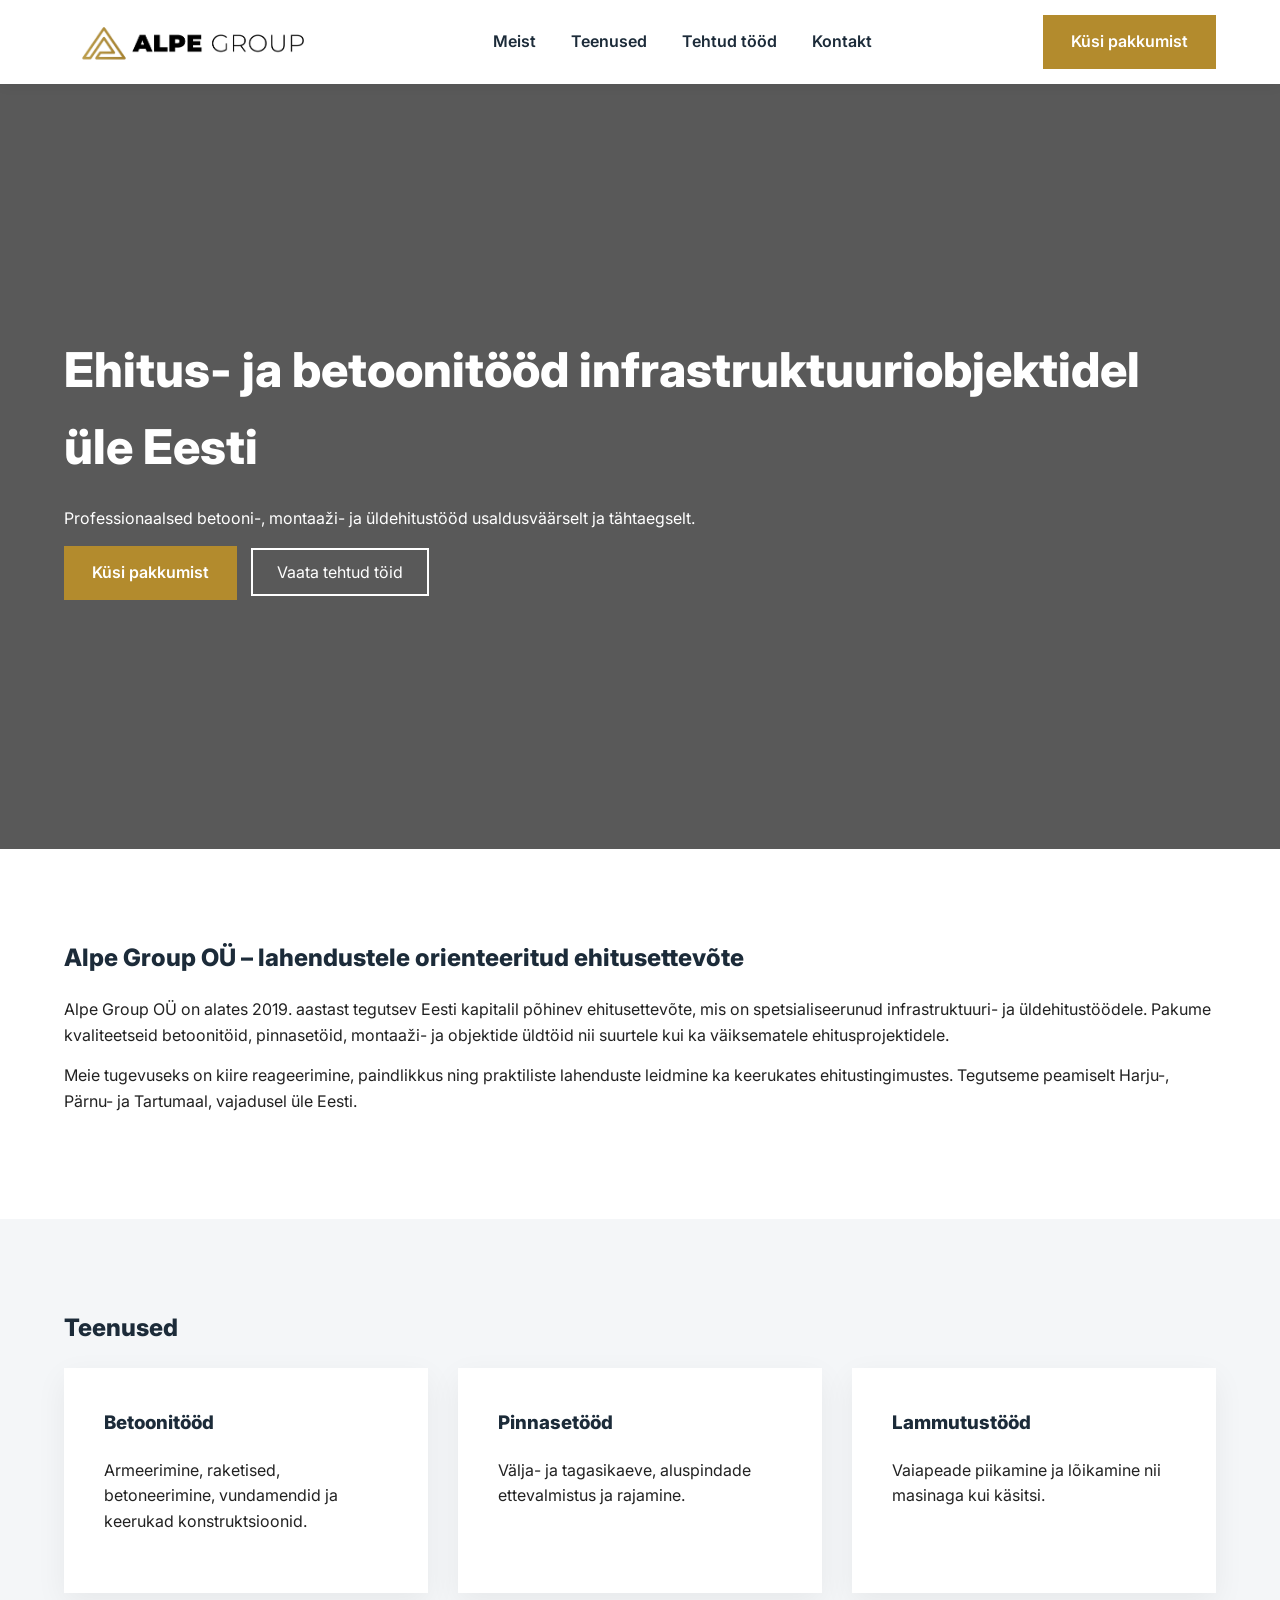
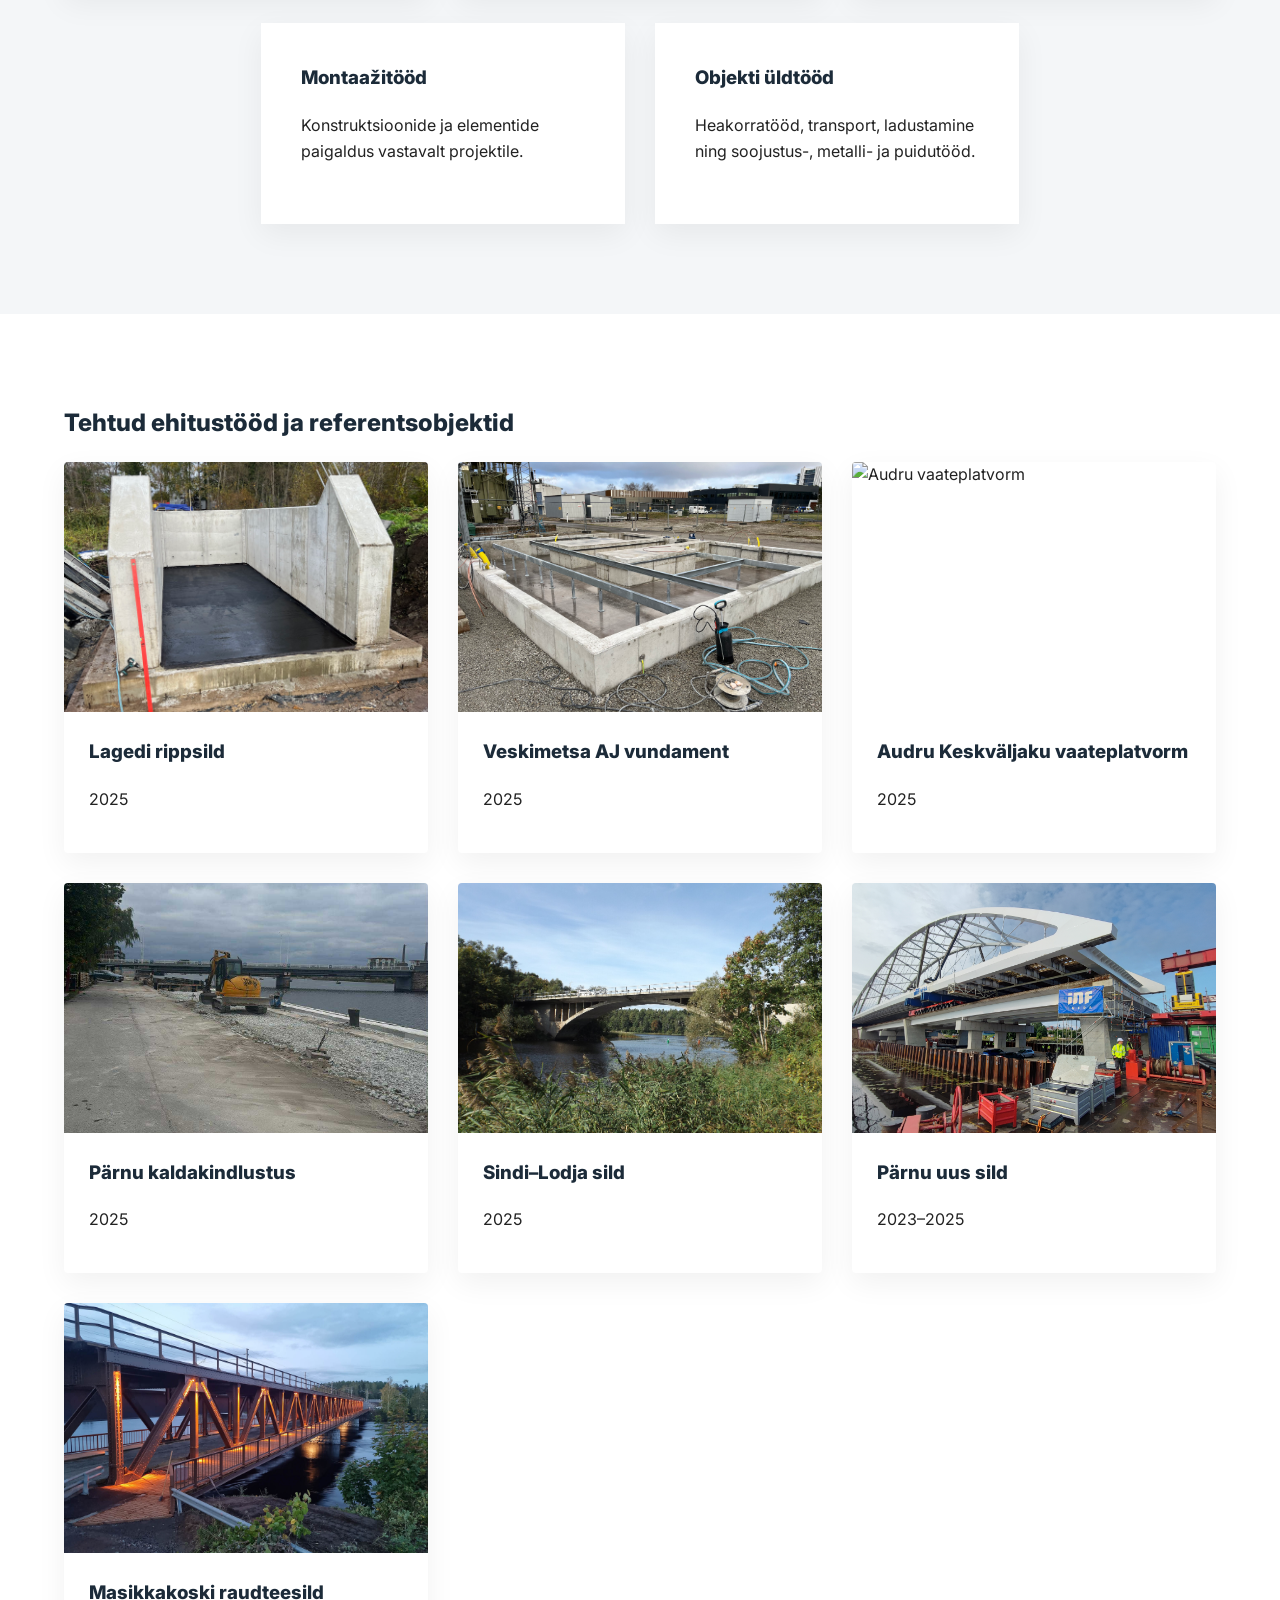
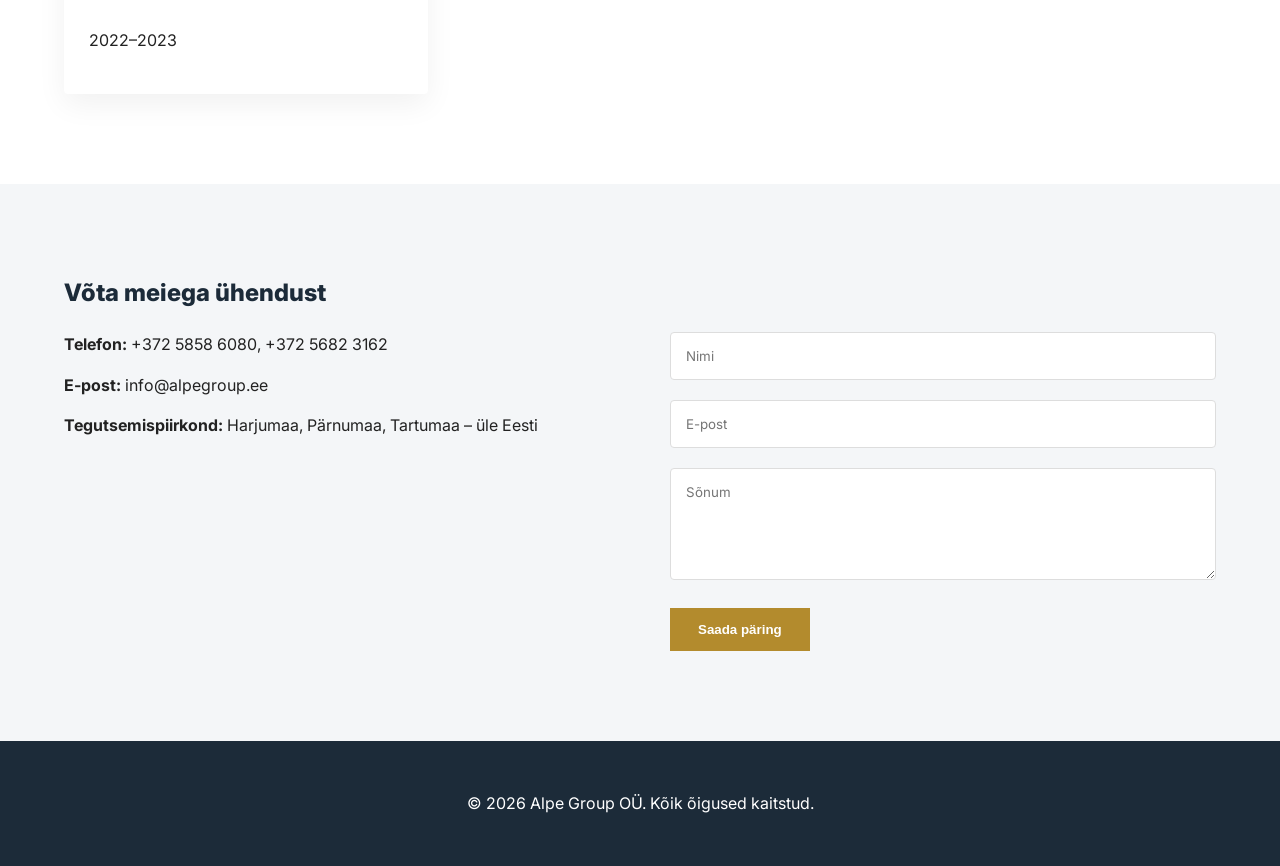
==== commit 77dbc763: "more pics + formspree" ====
--- a/index.html
+++ b/index.html
@@ -121,21 +121,21 @@
                     </div>
                 </div>
                 <div class="project-card" onclick="Portfolio.open('sindi')">
-                    <img src="https://images.unsplash.com/photo-1492724441997-5dc865305da7" alt="Sindi–Lodja sild">
+                    <img src="images/sindilodja.jpg" alt="Sindi–Lodja sild">
                     <div class="project-content">
                         <h3>Sindi–Lodja sild</h3>
                         <p>2025</p>
                     </div>
                 </div>
                 <div class="project-card" onclick="Portfolio.open('parnu')">
-                    <img src="https://images.unsplash.com/photo-1487956382158-bb926046304a" alt="Pärnu uus sild">
+                    <img src="images/parnusild1.jpg" alt="Pärnu uus sild">
                     <div class="project-content">
                         <h3>Pärnu uus sild</h3>
                         <p>2023–2025</p>
                     </div>
                 </div>
                 <div class="project-card" onclick="Portfolio.open('masikka')">
-                    <img src="https://images.unsplash.com/photo-1501594907352-04cda38ebc29" alt="Masikkakoski raudteesild">
+                    <img src="images/Mansikkakoski1.jpg" alt="Masikkakoski raudteesild">
                     <div class="project-content">
                         <h3>Masikkakoski raudteesild</h3>
                         <p>2022–2023</p>
@@ -151,15 +151,16 @@
             <h2>Võta meiega ühendust</h2>
             <div class="contact-wrapper">
                 <div class="contact-info">
-                    <p><strong>Telefon:</strong> +372 XXX XXXX</p>
+                    <p><strong>Telefon:</strong> +372 5858 6080, +372 5682 3162</p>
                     <p><strong>E-post:</strong> info@alpegroup.ee</p>
                     <p><strong>Tegutsemispiirkond:</strong> Harjumaa, Pärnumaa, Tartumaa – üle Eesti</p>
                 </div>
-                <form id="contactForm">
-                    <input type="text" placeholder="Nimi" required aria-label="Nimi">
-                    <input type="email" placeholder="E-post" required aria-label="E-post">
-                    <textarea rows="5" placeholder="Sõnum" aria-label="Sõnum"></textarea>
-                    <button class="btn-primary" type="submit">Saada päring</button>
+                <form id="contactForm" action="https://formspree.io/f/mvzbzdgw" method="POST">
+                    <input type="text" name="Nimi" placeholder="Nimi" required aria-label="Nimi">
+                    <input type="email" name="E-post" placeholder="E-post" required aria-label="E-post">
+                    <textarea name="Sõnum" rows="5" placeholder="Sõnum" aria-label="Sõnum"></textarea>
+                    <button class="btn-primary" type="submit" id="submit-btn">Saada päring</button>
+                    <div id="form-status-msg"></div>
                 </form>
             </div>
         </div>
--- a/style.css
+++ b/style.css
@@ -228,6 +228,26 @@
     border-radius: 4px;
 }
 
+#form-status-msg {
+            display: none;
+            padding: 15px;
+            margin-top: 10px;
+            border-radius: 5px;
+            font-weight: 600;
+        }
+        #form-status-msg.success {
+            display: block;
+            background-color: #d4edda;
+            color: #155724;
+            border: 1px solid #c3e6cb;
+        }
+        #form-status-msg.error {
+            display: block;
+            background-color: #f8d7da;
+            color: #721c24;
+            border: 1px solid #f5c6cb;
+        }
+
 footer { background: var(--primary); color: var(--white); text-align: center; padding: 50px 0; }
 
 @media(max-width: 768px) {
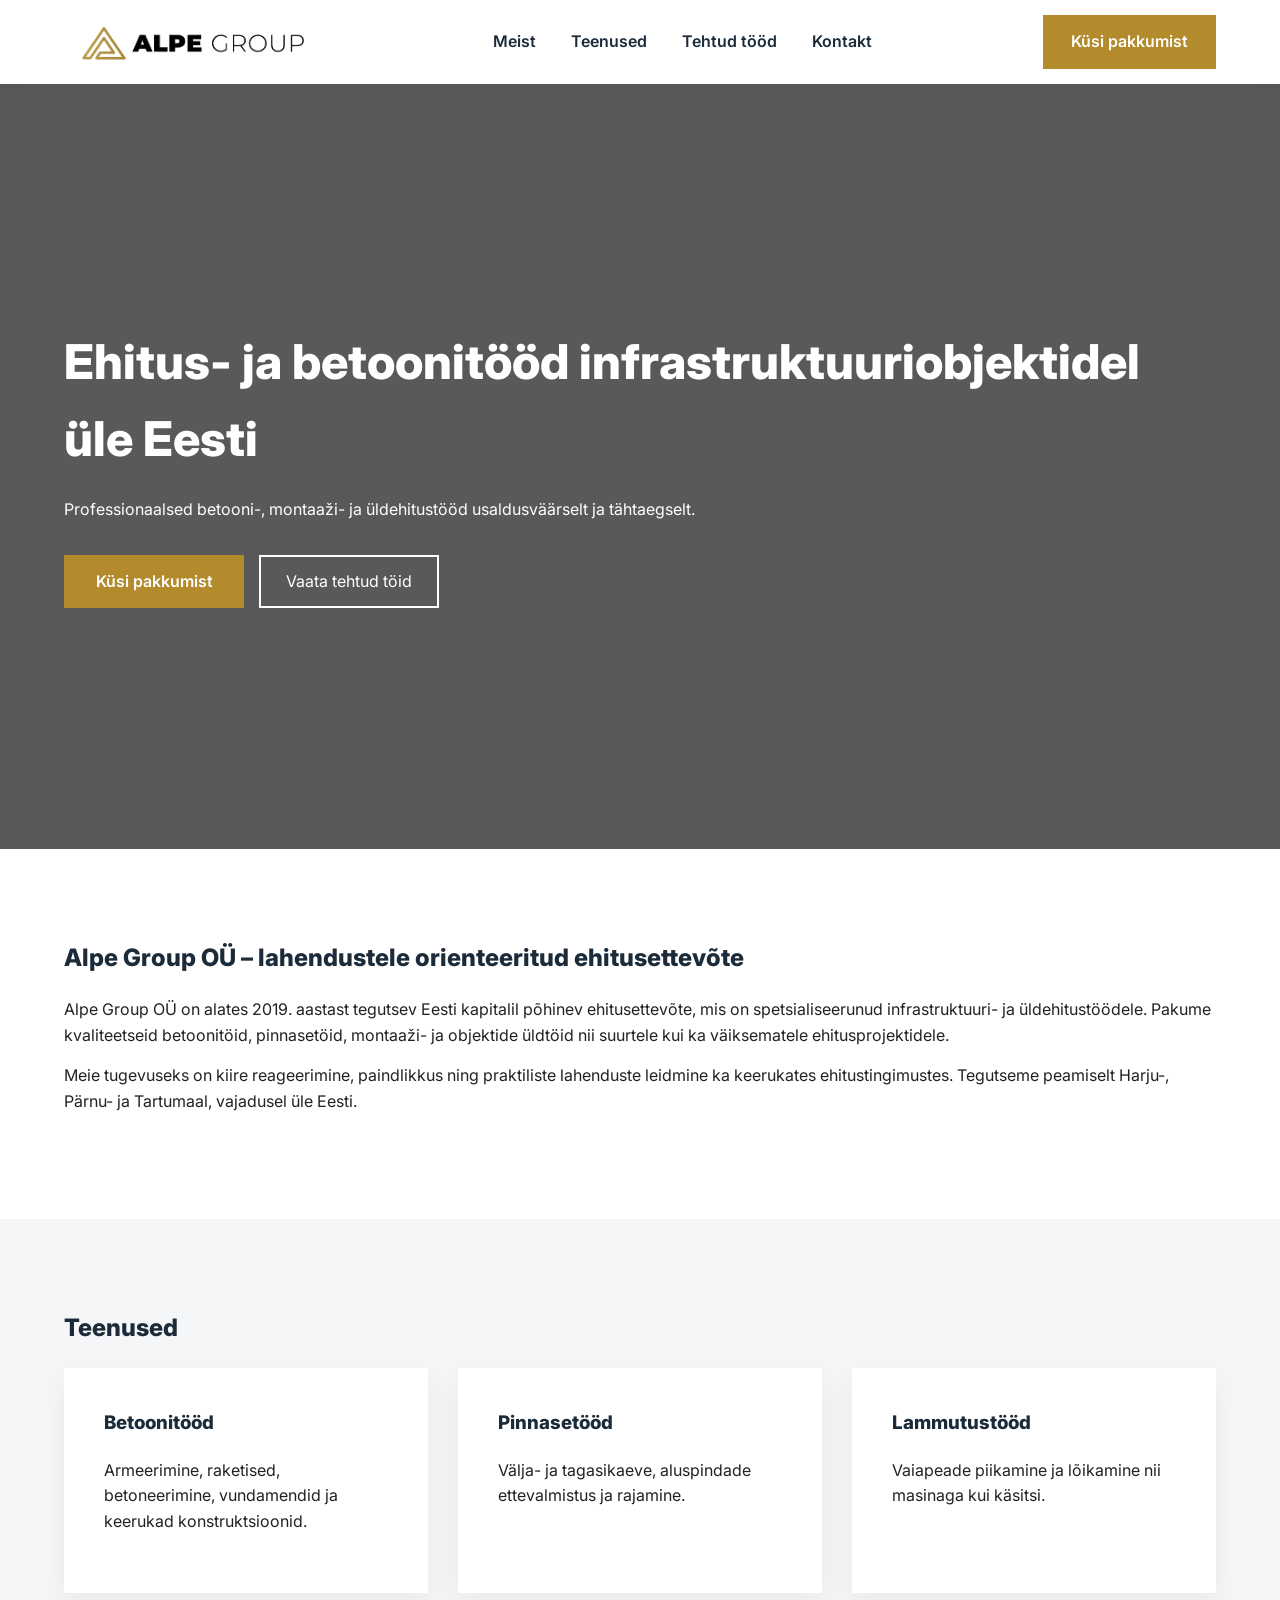
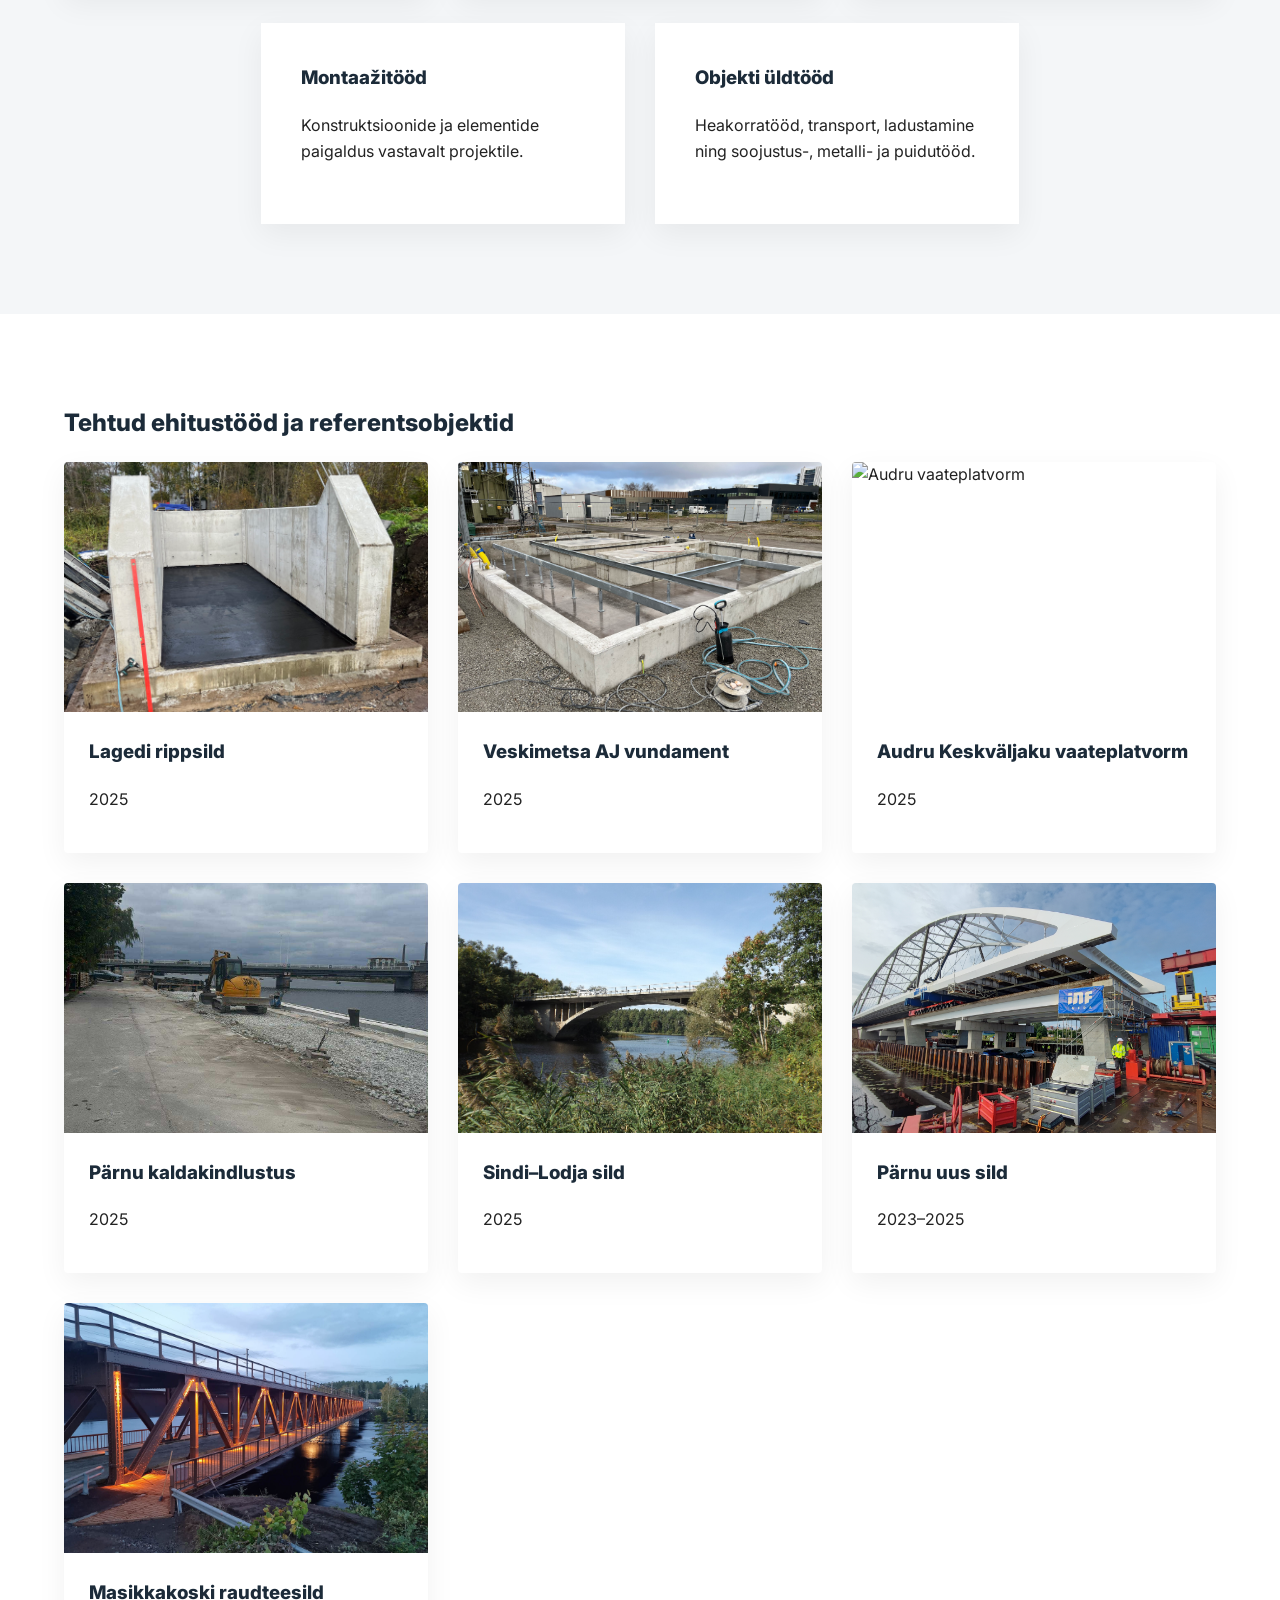
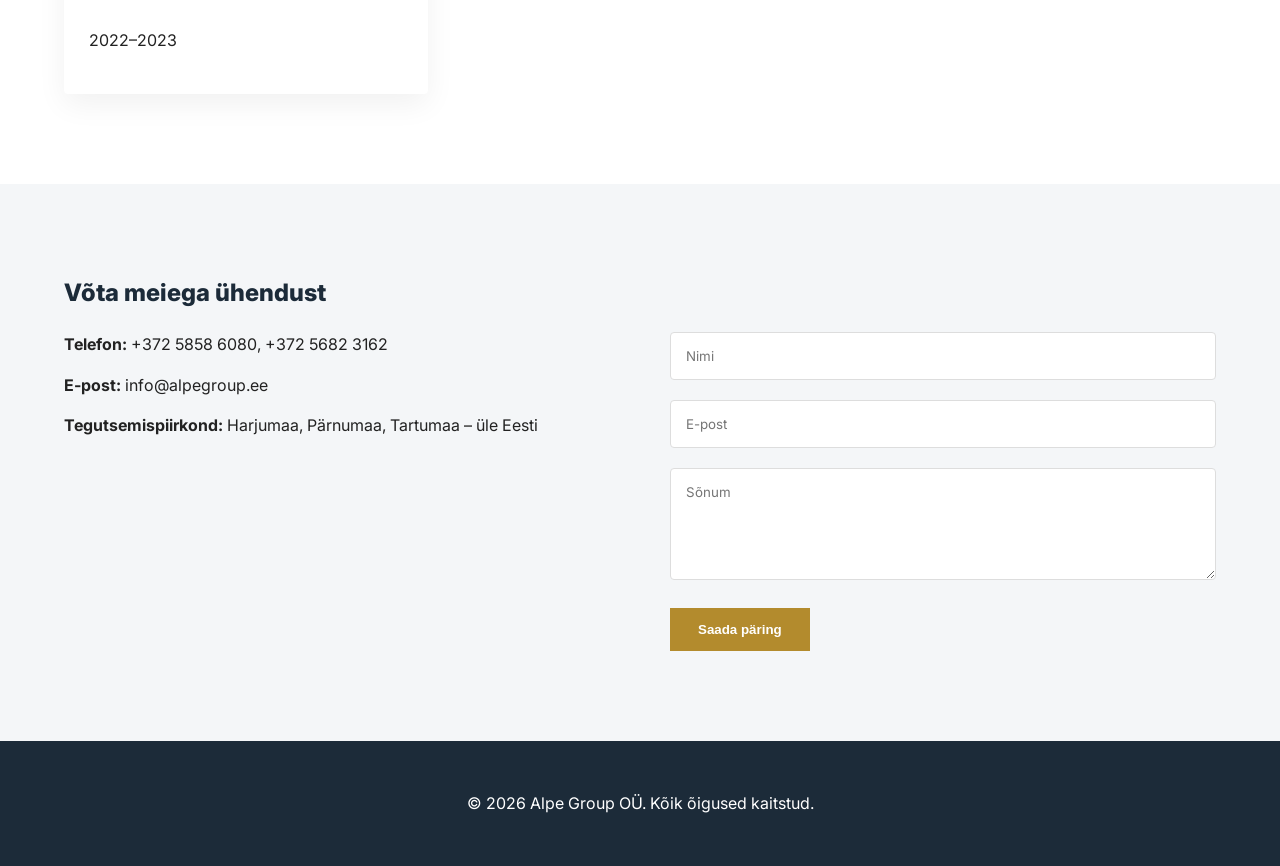
==== commit 5c569d06: "Update index.html new forspsree form" ====
--- a/index.html
+++ b/index.html
@@ -155,7 +155,7 @@
                     <p><strong>E-post:</strong> info@alpegroup.ee</p>
                     <p><strong>Tegutsemispiirkond:</strong> Harjumaa, Pärnumaa, Tartumaa – üle Eesti</p>
                 </div>
-                <form id="contactForm" action="https://formspree.io/f/mvzbzdgw" method="POST">
+                <form id="contactForm" action="https://formspree.io/f/xjgayknj" method="POST">
                     <input type="text" name="Nimi" placeholder="Nimi" required aria-label="Nimi">
                     <input type="email" name="E-post" placeholder="E-post" required aria-label="E-post">
                     <textarea name="Sõnum" rows="5" placeholder="Sõnum" aria-label="Sõnum"></textarea>
--- a/style.css
+++ b/style.css
@@ -1,7 +1,7 @@
 /* ==========================================================================
    1. CSS VARIABLES & RESET
    ========================================================================== */
-   :root {
+:root {
     --primary: #1c2b39;
     --accent: #b38b2d;
     --light: #f4f6f8;
@@ -15,11 +15,13 @@
 
 html { scroll-behavior: smooth; }
 
-body { 
+html, body {
     font-family: 'Inter', sans-serif; 
     line-height: 1.6; 
     color: #222; 
-    overflow-x: hidden; 
+    overflow-x: hidden;
+    width: 100%;
+    position: relative;
 }
 
 .container { width: 90%; max-width: 1200px; margin: auto; }
@@ -54,7 +56,6 @@
     padding: 12px 24px;
     text-decoration: none;
     color: var(--white);
-    margin-left: 10px;
     transition: var(--transition);
 }
 
@@ -123,6 +124,59 @@
 }
 
 .hero h1 { font-size: 48px; color: var(--white); }
+
+.hero-btns {
+    display: flex;
+    gap: 15px;
+    flex-wrap: wrap;
+    justify-content: left;
+    width: 100%;
+    margin-top: 2rem;
+}
+
+.hero-btns .btn-primary, 
+.hero-btns .btn-secondary {
+    white-space: nowrap;
+    min-width: 180px;
+    display: inline-flex;
+    justify-content: center;
+    align-items: center;
+}
+
+@media (max-width: 768px) {
+    .hero h1 { 
+        font-size: 1.8rem;
+        /*word-break: break-word;*/
+    }
+    .hero-btns {
+        justify-content: center;
+    }
+}
+
+@media (max-width: 480px) {
+    .hero h1 {
+        font-size: 1.45rem;
+        line-height: 1.3;
+    }
+    .hero-btns {
+        flex-direction: column;
+        align-items: left;
+        gap: 12px;
+        padding: 0 10%; /* Lisab külgedele õhku */
+    }
+    .hero-btns .btn-primary, 
+    .hero-btns .btn-secondary {
+        width: 100%; /* Nupud on täislaiuses ja seega sama pikkusega */
+        max-width: 280px; /* Piirab laiust, et nupud ei läheks liiga "välja veninud" */
+        box-sizing: border-box;
+    }
+}
+
+@media (max-width: 360px) {
+    .hero h1 {
+        font-size: 1.3rem;
+    }
+}
 
 /* Services Grid */
 .services-grid { display: grid; grid-template-columns: repeat(6, 1fr); gap: 30px; }
@@ -252,6 +306,5 @@
 
 @media(max-width: 768px) {
     .contact-wrapper { grid-template-columns: 1fr; }
-    .hero h1 { font-size: 32px; }
     section { padding: 60px 0; }
 }
